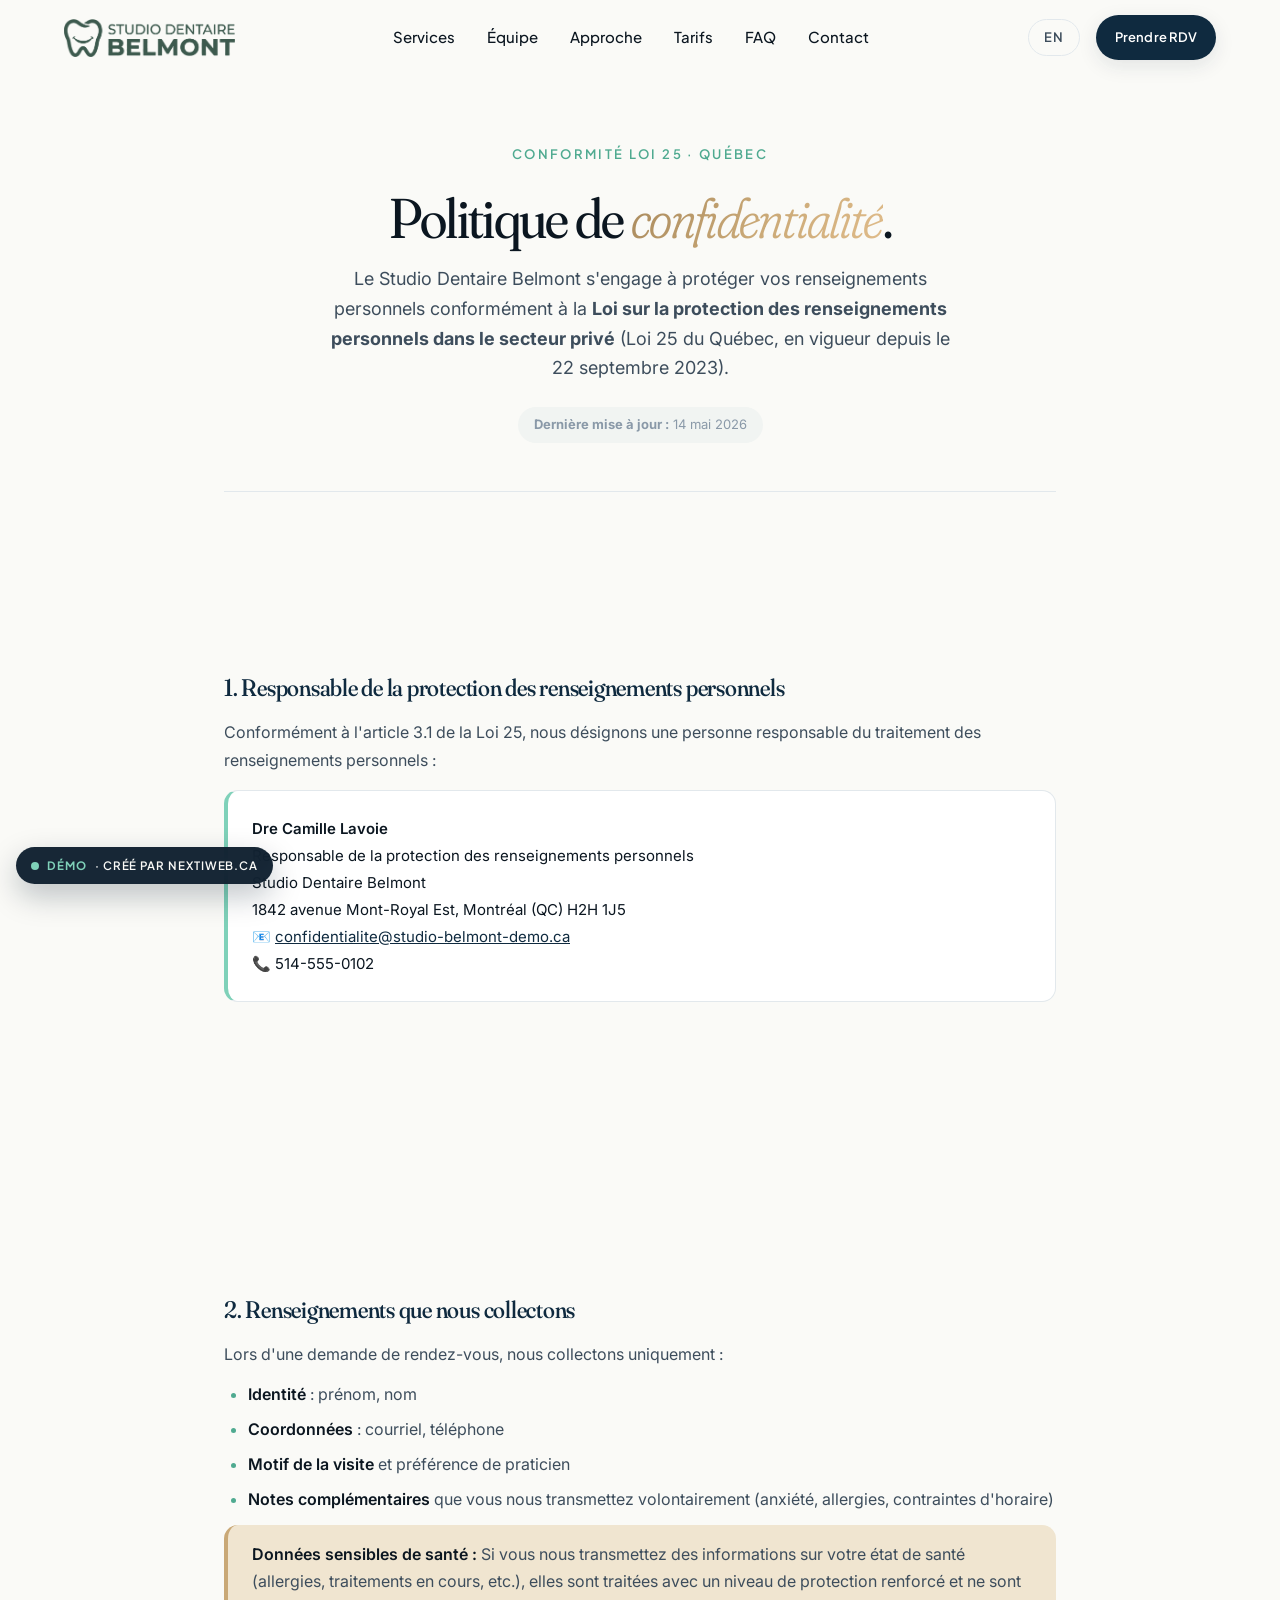
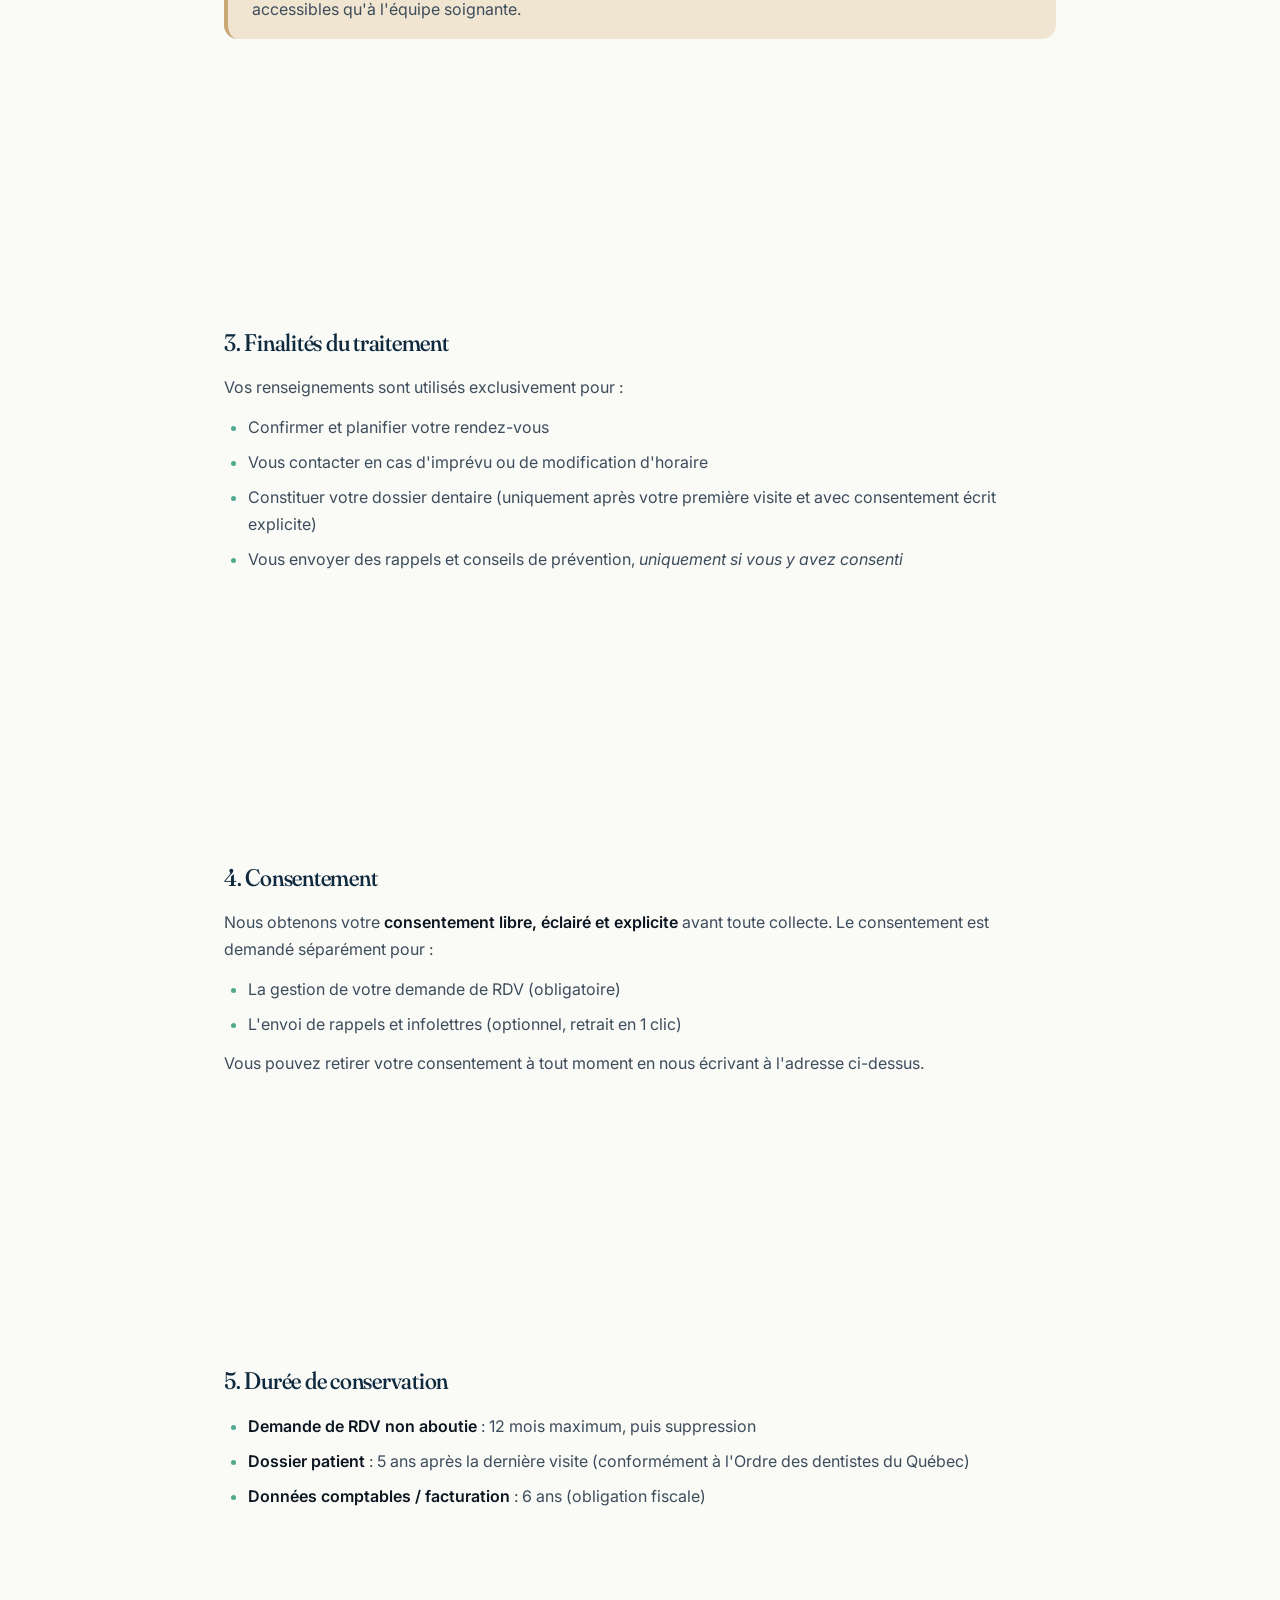
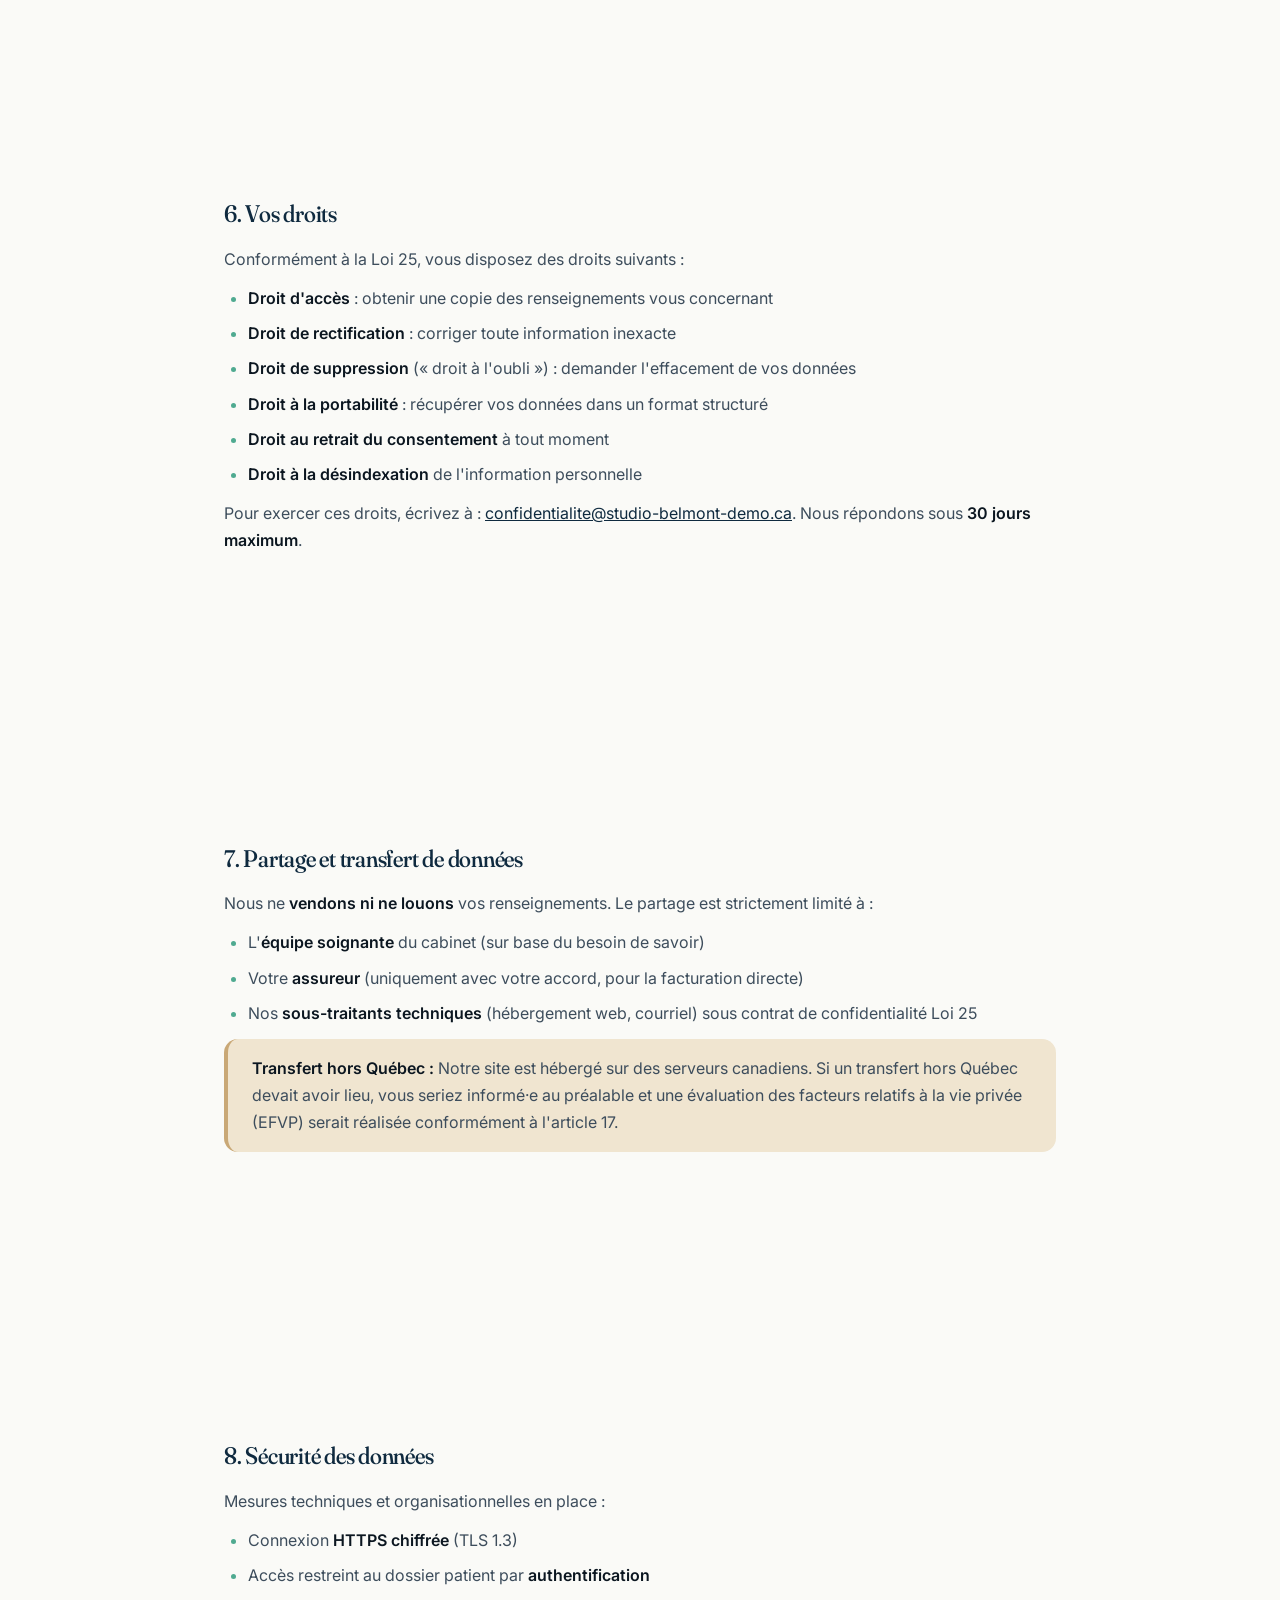
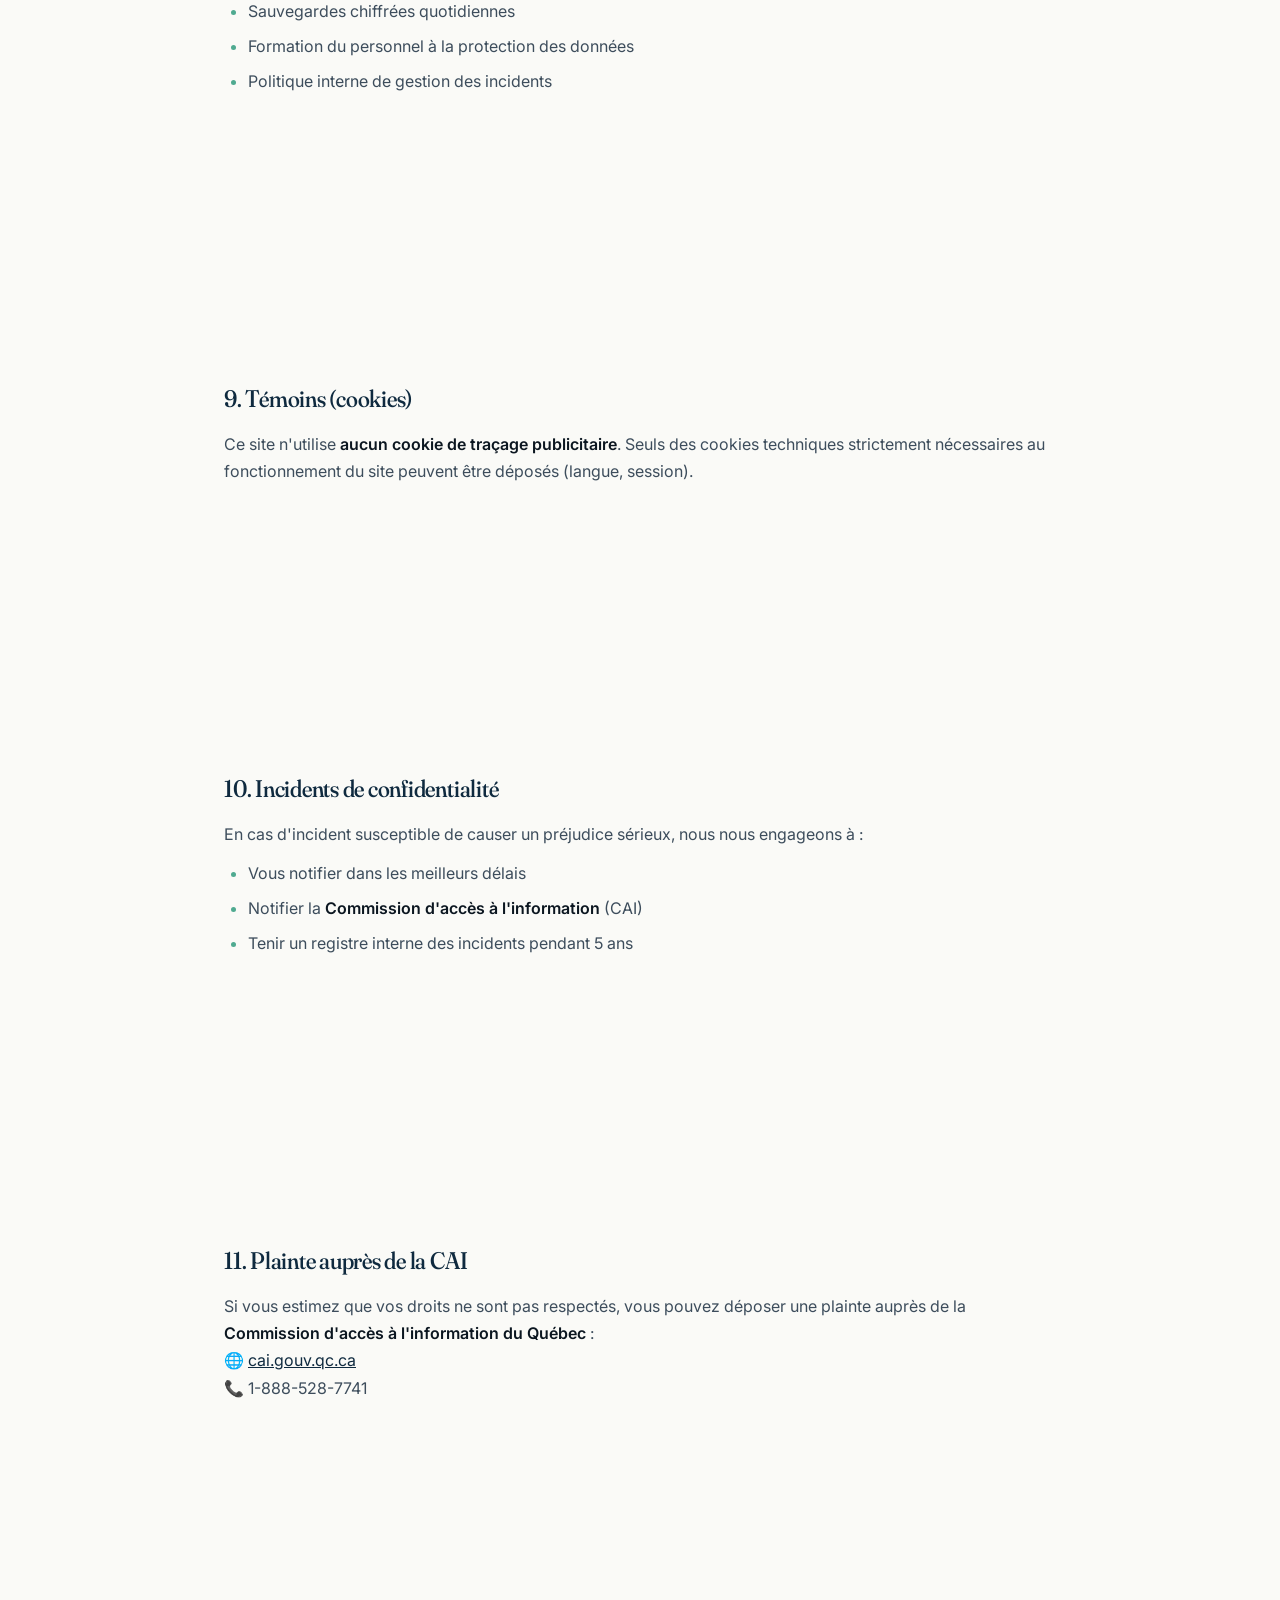
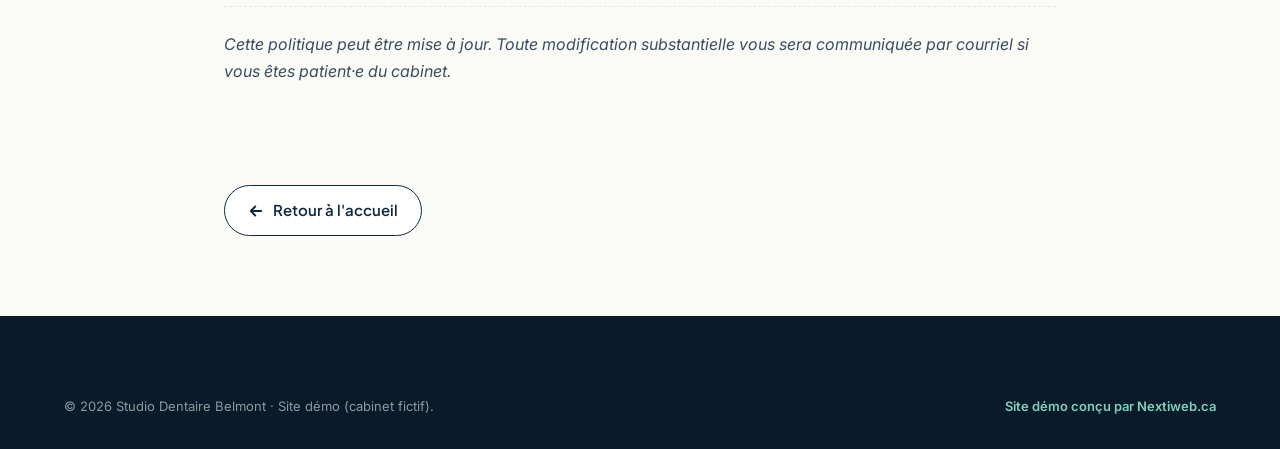
==== confidentialite.html @ f585a452 "Conformité Loi 25 (Québec) — pages confidentialité FR/EN + consentement formulaire RDV + mention vis" ====
<!DOCTYPE html>
<html lang="fr-CA">
<head>
<meta charset="UTF-8">
<meta name="viewport" content="width=device-width, initial-scale=1.0">
<meta name="theme-color" content="#0F2A3F">
<title>Politique de confidentialité · Loi 25 — Studio Dentaire Belmont</title>
<meta name="description" content="Politique de confidentialité conforme à la Loi 25 du Québec : collecte, conservation, droits, contact du responsable des renseignements personnels.">
<meta name="robots" content="index, follow">
<link rel="canonical" href="https://clinique-dentaire-demo.nextiweb.ca/confidentialite.html">
<link rel="alternate" hreflang="fr-CA" href="https://clinique-dentaire-demo.nextiweb.ca/confidentialite.html">
<link rel="alternate" hreflang="en-CA" href="https://clinique-dentaire-demo.nextiweb.ca/privacy.en.html">

<link rel="icon" href="favicon.ico" sizes="any">
<link rel="icon" href="images/optimized/logo-icon.png" type="image/png">

<link rel="preconnect" href="https://fonts.googleapis.com">
<link rel="preconnect" href="https://fonts.gstatic.com" crossorigin>
<link rel="stylesheet" href="https://fonts.googleapis.com/css2?family=Fraunces:ital,opsz,wght,SOFT@0,9..144,300..700,0..100;1,9..144,300..700,0..100&family=Inter:wght@400;500;600;700&family=Plus+Jakarta+Sans:wght@500;600;700&display=swap">
<link rel="stylesheet" href="css/styles.css?v=2026clinical">
</head>

<body>

<a class="skip-link" href="#main">Aller au contenu</a>

<header class="header" id="site-header">
  <div class="container header__inner">
    <a class="header__brand" href="index.html" aria-label="Accueil — Studio Dentaire Belmont">
      <img src="images/optimized/logo-horizontal.png" alt="Studio Dentaire Belmont" width="200" height="55">
    </a>
    <nav class="header__nav" aria-label="Navigation principale">
      <a href="index.html#services">Services</a>
      <a href="index.html#equipe">Équipe</a>
      <a href="index.html#approche">Approche</a>
      <a href="index.html#tarifs">Tarifs</a>
      <a href="index.html#faq">FAQ</a>
      <a href="index.html#contact">Contact</a>
    </nav>
    <div class="header__actions">
      <a class="lang-switch" href="privacy.en.html" hreflang="en">EN</a>
      <a class="btn btn--primary" href="index.html#rdv">Prendre RDV</a>
    </div>
  </div>
</header>

<main id="main" class="legal">
  <div class="container container-narrow">

    <div class="legal__head">
      <span class="section-eyebrow">Conformité Loi 25 · Québec</span>
      <h1 class="legal__title">Politique de <em>confidentialité</em>.</h1>
      <p class="legal__lede">
        Le Studio Dentaire Belmont s'engage à protéger vos renseignements personnels conformément
        à la <strong>Loi sur la protection des renseignements personnels dans le secteur privé</strong>
        (Loi 25 du Québec, en vigueur depuis le 22 septembre 2023).
      </p>
      <p class="legal__updated"><strong>Dernière mise à jour :</strong> 14 mai 2026</p>
    </div>

    <article class="legal__article">

      <section>
        <h2>1. Responsable de la protection des renseignements personnels</h2>
        <p>
          Conformément à l'article 3.1 de la Loi 25, nous désignons une personne responsable du
          traitement des renseignements personnels :
        </p>
        <div class="legal__card">
          <strong>Dre Camille Lavoie</strong><br>
          Responsable de la protection des renseignements personnels<br>
          Studio Dentaire Belmont<br>
          1842 avenue Mont-Royal Est, Montréal (QC) H2H&nbsp;1J5<br>
          📧 <a href="mailto:confidentialite@studio-belmont-demo.ca">confidentialite@studio-belmont-demo.ca</a><br>
          📞 514-555-0102
        </div>
      </section>

      <section>
        <h2>2. Renseignements que nous collectons</h2>
        <p>Lors d'une demande de rendez-vous, nous collectons uniquement&nbsp;:</p>
        <ul>
          <li><strong>Identité</strong> : prénom, nom</li>
          <li><strong>Coordonnées</strong> : courriel, téléphone</li>
          <li><strong>Motif de la visite</strong> et préférence de praticien</li>
          <li><strong>Notes complémentaires</strong> que vous nous transmettez volontairement (anxiété, allergies, contraintes d'horaire)</li>
        </ul>
        <p class="legal__note">
          <strong>Données sensibles de santé :</strong> Si vous nous transmettez des informations sur votre
          état de santé (allergies, traitements en cours, etc.), elles sont traitées avec un niveau de
          protection renforcé et ne sont accessibles qu'à l'équipe soignante.
        </p>
      </section>

      <section>
        <h2>3. Finalités du traitement</h2>
        <p>Vos renseignements sont utilisés exclusivement pour&nbsp;:</p>
        <ul>
          <li>Confirmer et planifier votre rendez-vous</li>
          <li>Vous contacter en cas d'imprévu ou de modification d'horaire</li>
          <li>Constituer votre dossier dentaire (uniquement après votre première visite et avec consentement écrit explicite)</li>
          <li>Vous envoyer des rappels et conseils de prévention, <em>uniquement si vous y avez consenti</em></li>
        </ul>
      </section>

      <section>
        <h2>4. Consentement</h2>
        <p>
          Nous obtenons votre <strong>consentement libre, éclairé et explicite</strong> avant toute collecte.
          Le consentement est demandé séparément pour&nbsp;:
        </p>
        <ul>
          <li>La gestion de votre demande de RDV (obligatoire)</li>
          <li>L'envoi de rappels et infolettres (optionnel, retrait en 1 clic)</li>
        </ul>
        <p>Vous pouvez retirer votre consentement à tout moment en nous écrivant à l'adresse ci-dessus.</p>
      </section>

      <section>
        <h2>5. Durée de conservation</h2>
        <ul>
          <li><strong>Demande de RDV non aboutie</strong> : 12 mois maximum, puis suppression</li>
          <li><strong>Dossier patient</strong> : 5 ans après la dernière visite (conformément à l'Ordre des dentistes du Québec)</li>
          <li><strong>Données comptables / facturation</strong> : 6 ans (obligation fiscale)</li>
        </ul>
      </section>

      <section>
        <h2>6. Vos droits</h2>
        <p>Conformément à la Loi 25, vous disposez des droits suivants&nbsp;:</p>
        <ul>
          <li><strong>Droit d'accès</strong> : obtenir une copie des renseignements vous concernant</li>
          <li><strong>Droit de rectification</strong> : corriger toute information inexacte</li>
          <li><strong>Droit de suppression</strong> (« droit à l'oubli ») : demander l'effacement de vos données</li>
          <li><strong>Droit à la portabilité</strong> : récupérer vos données dans un format structuré</li>
          <li><strong>Droit au retrait du consentement</strong> à tout moment</li>
          <li><strong>Droit à la désindexation</strong> de l'information personnelle</li>
        </ul>
        <p>
          Pour exercer ces droits, écrivez à&nbsp;:
          <a href="mailto:confidentialite@studio-belmont-demo.ca">confidentialite@studio-belmont-demo.ca</a>.
          Nous répondons sous <strong>30 jours maximum</strong>.
        </p>
      </section>

      <section>
        <h2>7. Partage et transfert de données</h2>
        <p>
          Nous ne <strong>vendons ni ne louons</strong> vos renseignements. Le partage est strictement limité à&nbsp;:
        </p>
        <ul>
          <li>L'<strong>équipe soignante</strong> du cabinet (sur base du besoin de savoir)</li>
          <li>Votre <strong>assureur</strong> (uniquement avec votre accord, pour la facturation directe)</li>
          <li>Nos <strong>sous-traitants techniques</strong> (hébergement web, courriel) sous contrat de confidentialité Loi 25</li>
        </ul>
        <p class="legal__note">
          <strong>Transfert hors Québec :</strong> Notre site est hébergé sur des serveurs canadiens.
          Si un transfert hors Québec devait avoir lieu, vous seriez informé·e au préalable et une
          évaluation des facteurs relatifs à la vie privée (EFVP) serait réalisée conformément à l'article 17.
        </p>
      </section>

      <section>
        <h2>8. Sécurité des données</h2>
        <p>Mesures techniques et organisationnelles en place&nbsp;:</p>
        <ul>
          <li>Connexion <strong>HTTPS chiffrée</strong> (TLS 1.3)</li>
          <li>Accès restreint au dossier patient par <strong>authentification</strong></li>
          <li>Sauvegardes chiffrées quotidiennes</li>
          <li>Formation du personnel à la protection des données</li>
          <li>Politique interne de gestion des incidents</li>
        </ul>
      </section>

      <section>
        <h2>9. Témoins (cookies)</h2>
        <p>
          Ce site n'utilise <strong>aucun cookie de traçage publicitaire</strong>. Seuls des cookies
          techniques strictement nécessaires au fonctionnement du site peuvent être déposés (langue, session).
        </p>
      </section>

      <section>
        <h2>10. Incidents de confidentialité</h2>
        <p>
          En cas d'incident susceptible de causer un préjudice sérieux, nous nous engageons à&nbsp;:
        </p>
        <ul>
          <li>Vous notifier dans les meilleurs délais</li>
          <li>Notifier la <strong>Commission d'accès à l'information</strong> (CAI)</li>
          <li>Tenir un registre interne des incidents pendant 5 ans</li>
        </ul>
      </section>

      <section>
        <h2>11. Plainte auprès de la CAI</h2>
        <p>
          Si vous estimez que vos droits ne sont pas respectés, vous pouvez déposer une plainte auprès de la
          <strong>Commission d'accès à l'information du Québec</strong> :<br>
          🌐 <a href="https://www.cai.gouv.qc.ca" target="_blank" rel="noopener">cai.gouv.qc.ca</a><br>
          📞 1-888-528-7741
        </p>
      </section>

      <p class="legal__footer-note">
        Cette politique peut être mise à jour. Toute modification substantielle vous sera communiquée
        par courriel si vous êtes patient·e du cabinet.
      </p>

    </article>

    <a class="legal__back" href="index.html">
      <svg viewBox="0 0 24 24" fill="none" stroke="currentColor" stroke-width="2.5"><path d="M19 12H5M11 18l-6-6 6-6" stroke-linecap="round" stroke-linejoin="round"/></svg>
      Retour à l'accueil
    </a>

  </div>
</main>

<footer class="footer">
  <div class="container">
    <div class="footer__bottom" style="border-top:none;padding-top:0;">
      <div>© 2026 Studio Dentaire Belmont · Site démo (cabinet fictif).</div>
      <div>
        <a class="footer__nextiweb" href="https://nextiweb.ca" target="_blank" rel="noopener">Site démo conçu par Nextiweb.ca</a>
      </div>
    </div>
  </div>
</footer>

<a class="demo-badge" href="https://nextiweb.ca" target="_blank" rel="noopener" aria-label="Site démo conçu par Nextiweb.ca">
  <strong>DÉMO</strong> · Créé par Nextiweb.ca
</a>

</body>
</html>
---- css/styles.css ----
/* =====================================================
   STUDIO DENTAIRE BELMONT — Site démo Nextiweb.ca
   Charte : eucalyptus + terracotta + ivoire | Fraunces + Inter
   ===================================================== */

/* ---------- Tokens ---------- */
:root {
  /* Couleurs — palette « Clinical Premium 2026 » */
  --c-bg: #FAFAF7;              /* Blanc cassé perlé, fond global */
  --c-surface: #FFFFFF;         /* Blanc pur, surface cards */
  --c-surface-alt: #F1F4F2;     /* Crème teintée menthe alterné */
  --c-primary: #0F2A3F;         /* Bleu marine profond */
  --c-primary-dark: #091A2A;
  --c-primary-light: #E3EAF0;
  --c-secondary: #7FD1B9;       /* Menthe glacial — accent frais */
  --c-secondary-dark: #4FAA90;
  --c-secondary-light: #D8F0E7;
  --c-tertiary: #C9A876;        /* Or champagne — accent luxe */
  --c-tertiary-dark: #A8895C;
  --c-tertiary-light: #F0E5D0;
  --c-success: #4FAA90;
  --c-text: #0B1620;            /* Bleu nuit profond, presque noir */
  --c-text-soft: #3D4D5C;
  --c-text-muted: #8A99A8;
  --c-border: #E2E8EC;
  --c-shadow: rgba(15, 42, 63, 0.10);
  --c-shadow-lg: rgba(15, 42, 63, 0.18);

  /* Typo — Fraunces (serif moderne avec personnalité) + Inter */
  --f-display: 'Fraunces', 'Plus Jakarta Sans', Georgia, serif;
  --f-sans: 'Plus Jakarta Sans', system-ui, -apple-system, sans-serif;
  --f-body: 'Inter', system-ui, -apple-system, sans-serif;

  /* Tailles */
  --fs-xs: 0.8125rem;
  --fs-sm: 0.9375rem;
  --fs-base: 1rem;
  --fs-md: 1.125rem;
  --fs-lg: 1.25rem;
  --fs-xl: 1.5rem;
  --fs-2xl: 2rem;
  --fs-3xl: 2.5rem;
  --fs-4xl: 3.25rem;
  --fs-hero: clamp(2.25rem, 5vw, 3.75rem);

  /* Espaces */
  --sp-1: 0.25rem;
  --sp-2: 0.5rem;
  --sp-3: 0.75rem;
  --sp-4: 1rem;
  --sp-5: 1.5rem;
  --sp-6: 2rem;
  --sp-8: 3rem;
  --sp-10: 4rem;
  --sp-12: 5rem;
  --sp-16: 7rem;

  /* Layout */
  --container: 1200px;
  --container-narrow: 880px;
  --radius-sm: 8px;
  --radius: 14px;
  --radius-lg: 20px;
  --radius-xl: 28px;
  --header-h: 76px;

  /* Transitions */
  --ease: cubic-bezier(0.4, 0, 0.2, 1);
  --t-fast: 150ms var(--ease);
  --t: 240ms var(--ease);
  --t-slow: 400ms var(--ease);
}

/* ---------- Reset ---------- */
*, *::before, *::after { box-sizing: border-box; }
* { margin: 0; }
html { -webkit-text-size-adjust: 100%; scroll-behavior: smooth; scroll-padding-top: var(--header-h); }
body {
  font-family: var(--f-body);
  font-size: var(--fs-base);
  line-height: 1.65;
  color: var(--c-text);
  background: var(--c-bg);
  -webkit-font-smoothing: antialiased;
  -moz-osx-font-smoothing: grayscale;
  text-rendering: optimizeLegibility;
  /* Grain subtil (premium) */
  background-image:
    url("data:image/svg+xml,%3Csvg xmlns='http://www.w3.org/2000/svg' width='180' height='180' viewBox='0 0 180 180'%3E%3Cfilter id='n'%3E%3CfeTurbulence type='fractalNoise' baseFrequency='0.85' numOctaves='2' stitchTiles='stitch'/%3E%3CfeColorMatrix values='0 0 0 0 0.16 0 0 0 0 0.14 0 0 0 0 0.13 0 0 0 0.045 0'/%3E%3C/filter%3E%3Crect width='100%25' height='100%25' filter='url(%23n)'/%3E%3C/svg%3E");
}
img, picture, svg, video { display: block; max-width: 100%; height: auto; }
button, input, select, textarea { font: inherit; color: inherit; }
button { cursor: pointer; background: none; border: none; padding: 0; }
a { color: var(--c-primary); text-decoration: none; transition: color var(--t-fast); }
a:hover { color: var(--c-primary-dark); }
:focus-visible { outline: 3px solid var(--c-primary); outline-offset: 3px; border-radius: 4px; }

/* ---------- Skip link ---------- */
.skip-link {
  position: absolute; top: -100px; left: 0;
  padding: var(--sp-3) var(--sp-5);
  background: var(--c-primary); color: white;
  font-weight: 600; z-index: 9999;
  transition: top var(--t);
}
.skip-link:focus { top: 0; color: white; }

/* ---------- Container & sections ---------- */
.container { width: 100%; max-width: var(--container); margin: 0 auto; padding: 0 var(--sp-5); }
.container-narrow { max-width: var(--container-narrow); }
section { padding: var(--sp-12) 0; scroll-margin-top: var(--header-h); }
@media (min-width: 768px) { section { padding: var(--sp-16) 0; } }

.section-eyebrow {
  display: inline-block;
  font-family: var(--f-sans);
  font-size: var(--fs-xs);
  font-weight: 600;
  letter-spacing: 0.18em;
  text-transform: uppercase;
  color: var(--c-secondary-dark);
  margin-bottom: var(--sp-3);
}
.section-title {
  font-family: var(--f-display);
  font-size: var(--fs-3xl);
  font-weight: 500;
  line-height: 1.1;
  letter-spacing: -0.025em;
  color: var(--c-text);
  margin-bottom: var(--sp-4);
  max-width: 760px;
  /* Fraunces optical-size + soft italic accent possible via .accent */
  font-variation-settings: "opsz" 144, "SOFT" 50;
}
.section-title em, .section-title .accent {
  font-style: italic;
  font-weight: 400;
  color: var(--c-secondary-dark);
  font-variation-settings: "opsz" 144, "SOFT" 100;
}
.section-lede {
  font-size: var(--fs-md);
  color: var(--c-text-soft);
  max-width: 640px;
  margin-bottom: var(--sp-8);
}
.section-head { margin-bottom: var(--sp-10); }
.section-head--center { text-align: center; }
.section-head--center .section-title,
.section-head--center .section-lede { margin-left: auto; margin-right: auto; }

/* ---------- Typography utilities ---------- */
.text-soft { color: var(--c-text-soft); }
.text-muted { color: var(--c-text-muted); }

/* ---------- Buttons ---------- */
.btn {
  display: inline-flex;
  align-items: center;
  justify-content: center;
  gap: var(--sp-2);
  padding: 0.95rem 1.6rem;
  font-family: var(--f-sans);
  font-weight: 600;
  font-size: var(--fs-sm);
  letter-spacing: 0.01em;
  border-radius: 999px;
  transition: all var(--t);
  white-space: nowrap;
  border: 1.5px solid transparent;
}
.btn--primary {
  background: var(--c-primary); color: white;
  box-shadow: 0 6px 20px var(--c-shadow);
}
.btn--primary:hover {
  background: var(--c-primary-dark); color: white;
  transform: translateY(-2px);
  box-shadow: 0 10px 28px var(--c-shadow-lg);
}
.btn--ghost {
  background: transparent; color: var(--c-primary);
  border-color: var(--c-primary);
}
.btn--ghost:hover {
  background: var(--c-primary); color: white;
}
.btn--white {
  background: white; color: var(--c-primary);
}
.btn--white:hover {
  background: var(--c-surface-alt); color: var(--c-primary-dark);
  transform: translateY(-2px);
}
.btn svg { width: 18px; height: 18px; }

/* ---------- Header ---------- */
.header {
  position: fixed; top: 0; left: 0; right: 0;
  height: var(--header-h);
  background: rgba(250, 250, 247, 0.88);
  backdrop-filter: saturate(180%) blur(16px);
  -webkit-backdrop-filter: saturate(180%) blur(16px);
  border-bottom: 1px solid transparent;
  z-index: 100;
  transition: border-color var(--t), box-shadow var(--t);
}
.header.is-scrolled {
  border-bottom-color: var(--c-border);
  box-shadow: 0 4px 20px rgba(0, 0, 0, 0.04);
}
.header__inner {
  height: 100%;
  display: flex;
  align-items: center;
  justify-content: space-between;
  gap: var(--sp-5);
}
.header__brand img { height: 38px; width: auto; }
.header__nav {
  display: none;
  gap: var(--sp-6);
}
.header__nav a {
  font-family: var(--f-sans);
  font-weight: 500;
  font-size: var(--fs-sm);
  color: var(--c-text);
  position: relative;
}
.header__nav a:hover { color: var(--c-primary); }
.header__nav a::after {
  content: '';
  position: absolute; left: 0; bottom: -6px;
  width: 100%; height: 2px;
  background: var(--c-primary);
  transform: scaleX(0); transform-origin: left;
  transition: transform var(--t);
}
.header__nav a:hover::after { transform: scaleX(1); }
.header__actions { display: flex; align-items: center; gap: var(--sp-4); }
.lang-switch {
  display: inline-flex; align-items: center;
  font-family: var(--f-sans);
  font-weight: 600; font-size: var(--fs-xs);
  letter-spacing: 0.08em;
  color: var(--c-text-soft);
  border: 1.5px solid var(--c-border);
  border-radius: 999px;
  padding: 0.45rem 0.95rem;
  transition: all var(--t-fast);
}
.lang-switch:hover {
  color: var(--c-primary);
  border-color: var(--c-primary);
}
.header .btn { padding: 0.65rem 1.1rem; font-size: var(--fs-xs); }

.header__menu-btn {
  display: flex;
  flex-direction: column;
  gap: 5px;
  width: 32px; height: 32px;
  align-items: center; justify-content: center;
}
.header__menu-btn span {
  width: 22px; height: 2px;
  background: var(--c-text);
  border-radius: 2px;
  transition: all var(--t);
}

@media (min-width: 1024px) {
  .header__nav { display: flex; }
  .header__menu-btn { display: none; }
}

/* Menu mobile */
.mobile-nav {
  position: fixed; inset: var(--header-h) 0 0 0;
  background: rgba(250, 250, 247, 0.98);
  backdrop-filter: blur(20px);
  z-index: 99;
  display: flex; flex-direction: column;
  padding: var(--sp-8) var(--sp-5);
  gap: var(--sp-4);
  transform: translateX(100%);
  transition: transform var(--t-slow);
  overflow-y: auto;
}
.mobile-nav.is-open { transform: translateX(0); }
.mobile-nav a {
  font-family: var(--f-display);
  font-weight: 500;
  font-size: var(--fs-xl);
  color: var(--c-text);
  padding: var(--sp-3) 0;
  border-bottom: 1px solid var(--c-border);
}
.mobile-nav a:hover { color: var(--c-primary); }
@media (min-width: 1024px) { .mobile-nav { display: none; } }

/* ---------- Hero ---------- */
.hero {
  padding-top: calc(var(--header-h) + var(--sp-10));
  padding-bottom: var(--sp-12);
  background:
    radial-gradient(ellipse 800px 600px at 85% 0%, rgba(201, 168, 118, 0.18) 0%, transparent 60%),
    radial-gradient(ellipse 600px 500px at 0% 100%, rgba(15, 42, 63, 0.10) 0%, transparent 55%),
    var(--c-bg);
  overflow: hidden;
  position: relative;
}
.hero::after {
  content: '';
  position: absolute;
  bottom: -20px; left: 0; right: 0; height: 40px;
  background: linear-gradient(to bottom, transparent, var(--c-bg));
  pointer-events: none;
}
.hero__inner {
  display: grid;
  grid-template-columns: 1fr;
  gap: var(--sp-10);
  align-items: center;
}
.hero__copy { max-width: 600px; }
.hero__badge {
  display: inline-flex;
  align-items: center;
  gap: var(--sp-2);
  padding: 0.5rem 1rem;
  background: var(--c-surface);
  border: 1px solid var(--c-border);
  border-radius: 999px;
  font-family: var(--f-sans);
  font-size: var(--fs-xs);
  font-weight: 600;
  color: var(--c-secondary-dark);
  margin-bottom: var(--sp-5);
  letter-spacing: 0.04em;
}
.hero__badge::before {
  content: '';
  width: 7px; height: 7px;
  background: var(--c-secondary);
  border-radius: 50%;
  animation: pulse-dot 2.5s infinite;
}
.hero__title {
  font-family: var(--f-display);
  font-size: var(--fs-hero);
  font-weight: 400;
  line-height: 1.05;
  letter-spacing: -0.03em;
  color: var(--c-text);
  margin-bottom: var(--sp-5);
  font-variation-settings: "opsz" 144, "SOFT" 50;
}
.hero__title .accent {
  color: var(--c-secondary-dark);
  font-style: italic;
  font-weight: 300;
  font-variation-settings: "opsz" 144, "SOFT" 100;
}
.hero__subtitle {
  font-size: var(--fs-md);
  color: var(--c-text-soft);
  margin-bottom: var(--sp-8);
  line-height: 1.6;
}
.hero__ctas { display: flex; flex-wrap: wrap; gap: var(--sp-4); margin-bottom: var(--sp-8); }
.hero__media {
  position: relative;
  border-radius: var(--radius-xl);
  overflow: hidden;
  box-shadow: 0 40px 80px -25px rgba(15, 42, 63, 0.25);
  aspect-ratio: 4 / 3;
}
.hero__media::before {
  content: '';
  position: absolute;
  top: -30px; right: -30px;
  width: 120px; height: 120px;
  background: var(--c-secondary);
  border-radius: 50%;
  opacity: 0.85;
  z-index: 1;
  filter: blur(0.5px);
}
.hero__media::after {
  content: '';
  position: absolute;
  bottom: -40px; left: -40px;
  width: 160px; height: 160px;
  background: var(--c-primary);
  border-radius: 50%;
  opacity: 0.18;
  z-index: 0;
}
.hero__media img {
  width: 100%; height: 100%;
  object-fit: cover;
}

@media (min-width: 1024px) {
  .hero__inner {
    grid-template-columns: 1.05fr 1fr;
    gap: var(--sp-12);
  }
  .hero { padding-top: calc(var(--header-h) + var(--sp-12)); padding-bottom: var(--sp-16); }
}

/* ---------- Trust strip ---------- */
.trust {
  background: var(--c-bg);
  border-top: 1px solid var(--c-border);
  border-bottom: 1px solid var(--c-border);
  padding: var(--sp-8) 0;
  position: relative;
}
.trust__grid {
  display: grid;
  grid-template-columns: repeat(2, 1fr);
  gap: var(--sp-6);
  text-align: center;
}
.trust__item {
  display: flex; flex-direction: column; align-items: center; gap: var(--sp-2);
  position: relative;
}
.trust__icon {
  width: 32px; height: 32px;
  color: var(--c-primary);
  margin-bottom: var(--sp-1);
  stroke-width: 1.5;
}
.trust__value {
  font-family: var(--f-display);
  font-size: var(--fs-2xl);
  font-weight: 400;
  font-style: italic;
  letter-spacing: -0.01em;
  color: var(--c-primary);
  font-variation-settings: "opsz" 144, "SOFT" 100;
}
.trust__label {
  font-family: var(--f-sans);
  font-size: 0.7rem;
  color: var(--c-text-soft);
  letter-spacing: 0.14em;
  text-transform: uppercase;
  font-weight: 500;
}
@media (min-width: 768px) {
  .trust__grid { grid-template-columns: repeat(4, 1fr); }
}

/* ---------- Services ---------- */
.services { background: var(--c-bg); }
.services__grid {
  display: grid;
  grid-template-columns: 1fr;
  gap: var(--sp-5);
}
@media (min-width: 640px) { .services__grid { grid-template-columns: repeat(2, 1fr); } }
@media (min-width: 1024px) { .services__grid { grid-template-columns: repeat(3, 1fr); } }

.service {
  background: var(--c-surface);
  border: 1px solid var(--c-border);
  border-radius: var(--radius-lg);
  padding: var(--sp-6);
  display: flex;
  flex-direction: column;
  transition: all var(--t);
  position: relative;
}
.service:hover {
  transform: translateY(-6px);
  border-color: var(--c-secondary);
  box-shadow: 0 20px 50px -15px var(--c-shadow);
}
.service__icon {
  width: 56px; height: 56px;
  display: flex; align-items: center; justify-content: center;
  background: var(--c-secondary-light);
  color: var(--c-secondary-dark);
  border-radius: 50%;
  margin-bottom: var(--sp-5);
  transition: all var(--t);
}
.service:hover .service__icon {
  background: var(--c-secondary);
  color: white;
  transform: rotate(-6deg);
}
.service__icon svg { width: 28px; height: 28px; }
.service__title {
  font-family: var(--f-display);
  font-size: var(--fs-xl);
  font-weight: 500;
  margin-bottom: var(--sp-2);
  color: var(--c-text);
  letter-spacing: -0.01em;
  font-variation-settings: "opsz" 144, "SOFT" 50;
}
.service__desc {
  color: var(--c-text-soft);
  font-size: var(--fs-sm);
  margin-bottom: var(--sp-5);
  flex-grow: 1;
  line-height: 1.65;
}
.service__price {
  display: inline-flex;
  align-items: center;
  font-family: var(--f-display);
  font-weight: 500;
  font-style: italic;
  color: var(--c-primary);
  font-size: var(--fs-md);
  padding-top: var(--sp-4);
  border-top: 1px solid var(--c-border);
  font-variation-settings: "opsz" 144, "SOFT" 100;
}

/* Catégorie (remplace le prix sur la carte service) */
.service__category {
  position: absolute;
  top: var(--sp-5);
  right: var(--sp-5);
  display: inline-block;
  font-family: var(--f-sans);
  font-size: 0.65rem;
  font-weight: 700;
  letter-spacing: 0.14em;
  text-transform: uppercase;
  color: var(--c-secondary-dark);
  background: var(--c-secondary-light);
  padding: 0.35rem 0.7rem;
  border-radius: 999px;
  z-index: 1;
}
.service__category--ramq {
  color: var(--c-tertiary-dark);
  background: var(--c-tertiary-light);
}

/* Lien « Voir tarif » → ancre vers la section tarifs */
.service__link {
  display: inline-flex;
  align-items: center;
  gap: 6px;
  margin-top: var(--sp-4);
  padding-top: var(--sp-4);
  border-top: 1px solid var(--c-border);
  font-family: var(--f-sans);
  font-size: var(--fs-sm);
  font-weight: 600;
  color: var(--c-primary);
  align-self: flex-start;
  transition: gap var(--t-fast), color var(--t-fast);
}
.service__link svg {
  width: 16px; height: 16px;
  transition: transform var(--t-fast);
}
.service__link:hover {
  gap: 12px;
  color: var(--c-secondary-dark);
}
.service__link:hover svg { transform: translateX(3px); }

/* ---------- Team ---------- */
.team { background: var(--c-surface-alt); position: relative; }
.team::before {
  content: '';
  position: absolute;
  top: 0; left: 0; right: 0;
  height: 80px;
  background: linear-gradient(to bottom, var(--c-bg), transparent);
  pointer-events: none;
}
.team__grid {
  display: grid;
  grid-template-columns: 1fr;
  gap: var(--sp-6);
}
@media (min-width: 640px) { .team__grid { grid-template-columns: repeat(2, 1fr); } }
@media (min-width: 1024px) { .team__grid { grid-template-columns: repeat(4, 1fr); } }

.member {
  background: var(--c-surface);
  border-radius: var(--radius-lg);
  overflow: hidden;
  transition: all var(--t);
  border: 1px solid var(--c-border);
}
.member:hover {
  transform: translateY(-6px);
  box-shadow: 0 24px 50px -20px var(--c-shadow-lg);
}
.member__photo {
  aspect-ratio: 1 / 1;
  overflow: hidden;
  background: var(--c-secondary-light);
}
.member__photo img {
  width: 100%; height: 100%;
  object-fit: cover;
  transition: transform var(--t-slow);
}
.member:hover .member__photo img { transform: scale(1.05); }
.member__body { padding: var(--sp-5); }
.member__name {
  font-family: var(--f-display);
  font-size: var(--fs-lg);
  font-weight: 500;
  color: var(--c-text);
  margin-bottom: var(--sp-1);
  letter-spacing: -0.01em;
  font-variation-settings: "opsz" 144, "SOFT" 50;
}
.member__role {
  font-family: var(--f-display);
  color: var(--c-secondary-dark);
  font-size: var(--fs-sm);
  font-style: italic;
  font-weight: 400;
  margin-bottom: var(--sp-3);
  font-variation-settings: "opsz" 144, "SOFT" 100;
}
.member__bio {
  color: var(--c-text-soft);
  font-size: var(--fs-xs);
  line-height: 1.6;
  margin-bottom: var(--sp-4);
}
.member__lang {
  display: inline-flex;
  gap: var(--sp-2);
  flex-wrap: wrap;
}
.member__lang span {
  background: transparent;
  color: var(--c-primary);
  border: 1px solid var(--c-primary);
  font-family: var(--f-sans);
  font-size: 0.65rem;
  font-weight: 600;
  letter-spacing: 0.1em;
  padding: 0.25rem 0.6rem;
  border-radius: 999px;
  text-transform: uppercase;
}

/* ---------- Approach (3 piliers) ---------- */
.approach { background: var(--c-bg); }
.pillar {
  display: grid;
  grid-template-columns: 1fr;
  gap: var(--sp-8);
  align-items: center;
  margin-bottom: var(--sp-12);
}
.pillar:last-child { margin-bottom: 0; }
.pillar__media {
  border-radius: var(--radius-xl);
  overflow: hidden;
  aspect-ratio: 4 / 3;
}
.pillar__media img { width: 100%; height: 100%; object-fit: cover; }
.pillar__num {
  font-family: var(--f-display);
  font-size: var(--fs-4xl);
  font-weight: 300;
  font-style: italic;
  color: var(--c-secondary);
  line-height: 1;
  margin-bottom: var(--sp-4);
  display: inline-block;
  font-variation-settings: "opsz" 144, "SOFT" 100;
}
.pillar__title {
  font-family: var(--f-display);
  font-size: var(--fs-3xl);
  font-weight: 400;
  letter-spacing: -0.025em;
  color: var(--c-text);
  margin-bottom: var(--sp-4);
  line-height: 1.1;
  font-variation-settings: "opsz" 144, "SOFT" 50;
}
.pillar__desc {
  color: var(--c-text-soft);
  font-size: var(--fs-md);
  margin-bottom: var(--sp-5);
  line-height: 1.7;
}
.pillar__list {
  list-style: none; padding: 0;
  display: grid; gap: var(--sp-3);
}
.pillar__list li {
  position: relative;
  padding-left: var(--sp-6);
  color: var(--c-text-soft);
  font-size: var(--fs-sm);
}
.pillar__list li::before {
  content: '';
  position: absolute;
  left: 0; top: 0.5em;
  width: 16px; height: 16px;
  background: var(--c-secondary);
  mask: url("data:image/svg+xml,%3Csvg xmlns='http://www.w3.org/2000/svg' viewBox='0 0 24 24' fill='currentColor'%3E%3Cpath d='M9 16.2L4.8 12l-1.4 1.4L9 19 21 7l-1.4-1.4L9 16.2z'/%3E%3C/svg%3E") no-repeat center / contain;
  -webkit-mask: url("data:image/svg+xml,%3Csvg xmlns='http://www.w3.org/2000/svg' viewBox='0 0 24 24' fill='currentColor'%3E%3Cpath d='M9 16.2L4.8 12l-1.4 1.4L9 19 21 7l-1.4-1.4L9 16.2z'/%3E%3C/svg%3E") no-repeat center / contain;
}

@media (min-width: 1024px) {
  .pillar { grid-template-columns: 1fr 1fr; gap: var(--sp-12); }
  .pillar--reverse .pillar__media { order: 2; }
}

/* ---------- Pricing ---------- */
.pricing { background: var(--c-surface-alt); }
.pricing__table {
  background: var(--c-surface);
  border-radius: var(--radius-lg);
  overflow: hidden;
  border: 1px solid var(--c-border);
}
.pricing__row {
  display: grid;
  grid-template-columns: 2fr 1fr;
  gap: var(--sp-4);
  padding: var(--sp-5) var(--sp-6);
  border-bottom: 1px solid var(--c-border);
  align-items: center;
}
.pricing__row:last-child { border-bottom: none; }
.pricing__name {
  font-family: var(--f-display);
  font-weight: 500;
  color: var(--c-text);
  font-size: var(--fs-md);
  font-variation-settings: "opsz" 144, "SOFT" 50;
}
.pricing__detail {
  display: block;
  font-family: var(--f-body);
  font-weight: 400;
  font-size: var(--fs-xs);
  color: var(--c-text-muted);
  margin-top: 0.15rem;
}
.pricing__amount {
  font-family: var(--f-display);
  font-weight: 400;
  font-style: italic;
  color: var(--c-secondary-dark);
  font-size: var(--fs-lg);
  text-align: right;
  font-variation-settings: "opsz" 144, "SOFT" 100;
}
.pricing__note {
  margin-top: var(--sp-6);
  padding: var(--sp-5);
  background: var(--c-primary-light);
  border-radius: var(--radius);
  display: flex;
  align-items: flex-start;
  gap: var(--sp-3);
  font-size: var(--fs-sm);
  color: var(--c-primary-dark);
}
.pricing__note svg {
  flex-shrink: 0;
  width: 22px; height: 22px;
  color: var(--c-primary);
  margin-top: 2px;
}

/* ---------- Testimonials ---------- */
.testimonials { background: var(--c-bg); }
.testimonials__grid {
  display: grid;
  grid-template-columns: 1fr;
  gap: var(--sp-5);
}
@media (min-width: 768px) { .testimonials__grid { grid-template-columns: repeat(3, 1fr); } }

.testi {
  background: var(--c-surface);
  border: 1px solid var(--c-border);
  border-radius: var(--radius-lg);
  padding: var(--sp-6);
  display: flex;
  flex-direction: column;
  position: relative;
}
.testi::before {
  content: '"';
  position: absolute;
  top: 8px; left: 16px;
  font-family: var(--f-display);
  font-style: italic;
  font-size: 5rem;
  line-height: 1;
  color: var(--c-secondary);
  opacity: 0.2;
  pointer-events: none;
}
.testi__stars {
  display: inline-flex;
  gap: 2px;
  color: var(--c-secondary);
  margin-bottom: var(--sp-4);
  position: relative;
  z-index: 1;
}
.testi__stars svg { width: 18px; height: 18px; }
.testi__quote {
  font-family: var(--f-display);
  font-size: var(--fs-md);
  font-weight: 400;
  color: var(--c-text);
  line-height: 1.55;
  flex-grow: 1;
  margin-bottom: var(--sp-5);
  letter-spacing: -0.005em;
  position: relative;
  z-index: 1;
  font-variation-settings: "opsz" 144, "SOFT" 50;
}
.testi__author {
  display: flex;
  align-items: center;
  gap: var(--sp-3);
  padding-top: var(--sp-4);
  border-top: 1px solid var(--c-border);
}
.testi__avatar {
  width: 44px; height: 44px;
  border-radius: 50%;
  background: var(--c-primary);
  color: var(--c-surface);
  display: flex; align-items: center; justify-content: center;
  font-family: var(--f-display);
  font-weight: 500;
  font-size: var(--fs-sm);
  letter-spacing: 0.02em;
  font-variation-settings: "opsz" 144, "SOFT" 50;
}
.testi__name {
  font-family: var(--f-display);
  font-weight: 600;
  color: var(--c-text);
  font-size: var(--fs-sm);
}
.testi__meta {
  font-size: var(--fs-xs);
  color: var(--c-text-muted);
}

/* ---------- FAQ ---------- */
.faq { background: var(--c-surface-alt); }
.faq__list {
  max-width: 820px;
  margin: 0 auto;
  display: flex; flex-direction: column;
  gap: var(--sp-3);
}
.faq__item {
  background: var(--c-surface);
  border: 1px solid var(--c-border);
  border-radius: var(--radius-lg);
  overflow: hidden;
  transition: all var(--t);
}
.faq__item[open] { border-color: var(--c-primary); }
.faq__q {
  display: flex;
  align-items: center;
  justify-content: space-between;
  gap: var(--sp-4);
  padding: var(--sp-5) var(--sp-6);
  font-family: var(--f-display);
  font-weight: 500;
  font-size: var(--fs-md);
  color: var(--c-text);
  cursor: pointer;
  list-style: none;
  letter-spacing: -0.005em;
  font-variation-settings: "opsz" 144, "SOFT" 50;
}
.faq__q::-webkit-details-marker { display: none; }
.faq__q-icon {
  width: 22px; height: 22px;
  color: var(--c-secondary);
  flex-shrink: 0;
  transition: transform var(--t);
}
.faq__item[open] .faq__q-icon { transform: rotate(45deg); }
.faq__a {
  padding: 0 var(--sp-6) var(--sp-5);
  color: var(--c-text-soft);
  line-height: 1.7;
  font-size: var(--fs-sm);
}

/* ---------- Booking ---------- */
.booking { background: var(--c-bg); position: relative; overflow: hidden; }
.booking::before {
  content: '';
  position: absolute;
  top: -200px; right: -200px;
  width: 500px; height: 500px;
  background: radial-gradient(circle, rgba(201, 168, 118, 0.18) 0%, transparent 70%);
  border-radius: 50%;
  pointer-events: none;
}
.booking::after {
  content: '';
  position: absolute;
  bottom: -150px; left: -150px;
  width: 400px; height: 400px;
  background: radial-gradient(circle, rgba(15, 42, 63, 0.12) 0%, transparent 70%);
  border-radius: 50%;
  pointer-events: none;
}
.booking__grid {
  display: grid;
  grid-template-columns: 1fr;
  gap: var(--sp-8);
  position: relative;
}
@media (min-width: 1024px) { .booking__grid { grid-template-columns: 1.1fr 1fr; gap: var(--sp-10); } }

.booking__form {
  background: var(--c-surface);
  border: 1px solid var(--c-border);
  border-radius: var(--radius-xl);
  padding: var(--sp-8);
  box-shadow: 0 24px 60px -25px var(--c-shadow-lg);
}
.form__row {
  display: grid;
  grid-template-columns: 1fr;
  gap: var(--sp-5);
  margin-bottom: var(--sp-5);
}
@media (min-width: 640px) { .form__row--2 { grid-template-columns: 1fr 1fr; } }

.form__group { display: flex; flex-direction: column; gap: var(--sp-2); }
.form__group label {
  font-family: var(--f-sans);
  font-weight: 500;
  font-size: var(--fs-sm);
  color: var(--c-text);
}
.form__group label .req { color: var(--c-primary); }
.form__group input,
.form__group select,
.form__group textarea {
  padding: 0.85rem 1rem;
  border: 1.5px solid var(--c-border);
  border-radius: var(--radius-sm);
  background: var(--c-bg);
  font-size: var(--fs-base);
  transition: border-color var(--t-fast), box-shadow var(--t-fast);
  font-family: var(--f-body);
  color: var(--c-text);
}
.form__group textarea { resize: vertical; min-height: 100px; }
.form__group input:focus,
.form__group select:focus,
.form__group textarea:focus {
  outline: none;
  border-color: var(--c-primary);
  box-shadow: 0 0 0 4px var(--c-primary-light);
}
.form__submit { margin-top: var(--sp-4); width: 100%; }

/* ----- Consentement Loi 25 ----- */
.form__consent {
  display: flex;
  flex-direction: column;
  gap: var(--sp-3);
  margin-top: var(--sp-3);
  padding: var(--sp-4);
  background: var(--c-primary-light);
  border-radius: var(--radius);
  border: 1px solid var(--c-border);
}
.consent__row {
  display: flex;
  align-items: flex-start;
  gap: var(--sp-3);
  cursor: pointer;
  font-family: var(--f-body);
  font-size: var(--fs-sm);
  color: var(--c-text);
  line-height: 1.5;
}
.consent__row input[type="checkbox"] {
  flex-shrink: 0;
  margin-top: 0.2em;
  width: 18px; height: 18px;
  accent-color: var(--c-primary);
  cursor: pointer;
}
.consent__row strong { font-weight: 600; }
.form__legal {
  display: flex;
  align-items: flex-start;
  gap: 0.5rem;
  margin-top: var(--sp-4);
  padding-top: var(--sp-4);
  border-top: 1px dashed var(--c-border);
  font-size: var(--fs-xs);
  color: var(--c-text-soft);
  line-height: 1.55;
}
.form__legal svg {
  flex-shrink: 0;
  width: 18px; height: 18px;
  color: var(--c-secondary-dark);
  margin-top: 1px;
}
.form__legal strong { color: var(--c-primary); font-weight: 700; }
.form__legal a {
  color: var(--c-primary);
  text-decoration: underline;
  font-weight: 600;
  margin-left: 0.25rem;
}
.form__legal a:hover { color: var(--c-secondary-dark); }

/* ----- Page légale (confidentialite.html / privacy.en.html) ----- */
.legal {
  padding-top: calc(var(--header-h) + var(--sp-10));
  padding-bottom: var(--sp-12);
  background: var(--c-bg);
  min-height: 100vh;
}
.legal__head {
  text-align: center;
  margin-bottom: var(--sp-10);
  padding-bottom: var(--sp-8);
  border-bottom: 1px solid var(--c-border);
}
.legal__title {
  font-family: var(--f-display);
  font-size: clamp(2.2rem, 5vw, 3.5rem);
  font-weight: 400;
  letter-spacing: -0.03em;
  color: var(--c-text);
  margin: var(--sp-3) 0 var(--sp-4);
  line-height: 1.05;
  font-variation-settings: "opsz" 144, "SOFT" 50;
}
.legal__title em {
  font-style: italic;
  font-weight: 300;
  background: linear-gradient(120deg, var(--c-tertiary-dark) 0%, var(--c-tertiary) 50%, #E0BC8A 100%);
  -webkit-background-clip: text;
  background-clip: text;
  color: transparent;
  font-variation-settings: "opsz" 144, "SOFT" 100;
}
.legal__lede {
  font-size: var(--fs-md);
  color: var(--c-text-soft);
  max-width: 640px;
  margin: 0 auto var(--sp-5);
  line-height: 1.65;
}
.legal__updated {
  display: inline-block;
  font-size: var(--fs-xs);
  color: var(--c-text-muted);
  background: var(--c-surface-alt);
  padding: 0.45rem 1rem;
  border-radius: 999px;
}
.legal__article {
  display: flex;
  flex-direction: column;
  gap: var(--sp-8);
}
.legal__article section {
  scroll-margin-top: var(--header-h);
}
.legal__article h2 {
  font-family: var(--f-display);
  font-size: var(--fs-xl);
  font-weight: 500;
  color: var(--c-primary);
  margin-bottom: var(--sp-3);
  letter-spacing: -0.01em;
  font-variation-settings: "opsz" 144, "SOFT" 50;
}
.legal__article p,
.legal__article ul {
  color: var(--c-text-soft);
  line-height: 1.7;
  font-size: var(--fs-base);
  margin-bottom: var(--sp-3);
}
.legal__article ul {
  padding-left: var(--sp-5);
  display: flex;
  flex-direction: column;
  gap: var(--sp-2);
}
.legal__article ul li::marker { color: var(--c-secondary-dark); }
.legal__article strong { color: var(--c-text); font-weight: 600; }
.legal__article a { color: var(--c-primary); text-decoration: underline; }
.legal__article a:hover { color: var(--c-secondary-dark); }
.legal__card {
  background: var(--c-surface);
  border: 1px solid var(--c-border);
  border-left: 4px solid var(--c-secondary);
  border-radius: var(--radius);
  padding: var(--sp-5);
  margin: var(--sp-4) 0;
  line-height: 1.8;
  color: var(--c-text);
  font-size: var(--fs-sm);
}
.legal__note {
  background: var(--c-tertiary-light);
  border-left: 4px solid var(--c-tertiary);
  padding: var(--sp-4) var(--sp-5);
  border-radius: var(--radius);
  font-size: var(--fs-sm);
  color: var(--c-text);
}
.legal__footer-note {
  font-size: var(--fs-sm);
  color: var(--c-text-muted);
  font-style: italic;
  padding: var(--sp-5) 0;
  border-top: 1px dashed var(--c-border);
  margin-top: var(--sp-6);
}
.legal__back {
  display: inline-flex;
  align-items: center;
  gap: 8px;
  margin-top: var(--sp-10);
  padding: 0.75rem 1.4rem;
  border-radius: 999px;
  background: var(--c-surface);
  border: 1.5px solid var(--c-primary);
  color: var(--c-primary);
  font-family: var(--f-sans);
  font-weight: 600;
  font-size: var(--fs-sm);
  transition: gap var(--t-fast), background var(--t-fast), color var(--t-fast);
}
.legal__back:hover {
  gap: 14px;
  background: var(--c-primary);
  color: white;
}
.legal__back svg { width: 18px; height: 18px; }

/* Slots calendrier visuel */
.slots {
  background: var(--c-surface-alt);
  border: 1px solid var(--c-border);
  border-radius: var(--radius-xl);
  padding: var(--sp-6);
}
.slots__title {
  font-family: var(--f-display);
  font-weight: 500;
  font-size: var(--fs-lg);
  margin-bottom: var(--sp-2);
  color: var(--c-text);
  font-variation-settings: "opsz" 144, "SOFT" 50;
}
.slots__sub {
  font-size: var(--fs-sm);
  color: var(--c-text-soft);
  margin-bottom: var(--sp-5);
}
.slots__week {
  display: grid;
  grid-template-columns: repeat(5, 1fr);
  gap: var(--sp-2);
  margin-bottom: var(--sp-4);
}
.slot-day {
  text-align: center;
  padding: var(--sp-2) var(--sp-1);
  border-radius: var(--radius-sm);
  font-family: var(--f-sans);
}
.slot-day__name {
  font-size: 0.65rem;
  text-transform: uppercase;
  letter-spacing: 0.05em;
  color: var(--c-text-muted);
}
.slot-day__num {
  font-weight: 700;
  font-size: var(--fs-md);
  color: var(--c-text);
}
.slots__hours {
  display: grid;
  grid-template-columns: repeat(auto-fill, minmax(90px, 1fr));
  gap: var(--sp-2);
}
.slot {
  background: var(--c-surface);
  border: 1.5px solid var(--c-border);
  border-radius: var(--radius-sm);
  padding: 0.65rem;
  font-family: var(--f-sans);
  font-weight: 600;
  font-size: var(--fs-sm);
  color: var(--c-primary);
  cursor: pointer;
  transition: all var(--t-fast);
  text-align: center;
}
.slot:hover:not(.is-taken) {
  background: var(--c-primary);
  color: white;
  border-color: var(--c-primary);
  transform: translateY(-1px);
}
.slot.is-taken {
  background: var(--c-surface-alt);
  color: var(--c-text-muted);
  cursor: not-allowed;
  text-decoration: line-through;
  border-style: dashed;
}
.slot.is-selected {
  background: var(--c-primary);
  color: white;
  border-color: var(--c-primary);
}

/* ---------- Contact ---------- */
.contact { background: var(--c-surface-alt); }
.contact__grid {
  display: grid;
  grid-template-columns: 1fr;
  gap: var(--sp-8);
}
@media (min-width: 1024px) { .contact__grid { grid-template-columns: 1fr 1.2fr; gap: var(--sp-10); } }

.contact__info {
  display: flex;
  flex-direction: column;
  gap: var(--sp-6);
}
.info-block {
  display: flex;
  gap: var(--sp-4);
}
.info-block__icon {
  flex-shrink: 0;
  width: 44px; height: 44px;
  background: var(--c-primary-light);
  color: var(--c-primary);
  border-radius: var(--radius);
  display: flex; align-items: center; justify-content: center;
}
.info-block__icon svg { width: 22px; height: 22px; }
.info-block__title {
  font-family: var(--f-display);
  font-weight: 500;
  font-size: var(--fs-lg);
  margin-bottom: var(--sp-2);
  color: var(--c-text);
  letter-spacing: -0.01em;
  font-variation-settings: "opsz" 144, "SOFT" 50;
}
.info-block__body { color: var(--c-text-soft); line-height: 1.7; font-size: var(--fs-sm); }
.info-block__body strong { color: var(--c-text); font-weight: 600; }

/* Mini-plan SVG */
.contact__map {
  background: var(--c-surface);
  border-radius: var(--radius-xl);
  border: 1px solid var(--c-border);
  padding: var(--sp-5);
  display: flex;
  flex-direction: column;
}
.contact__map svg {
  width: 100%; height: auto;
  flex-grow: 1;
  border-radius: var(--radius);
}
.contact__map-legend {
  display: flex;
  flex-wrap: wrap;
  gap: var(--sp-4);
  margin-top: var(--sp-4);
  padding-top: var(--sp-4);
  border-top: 1px solid var(--c-border);
  font-size: var(--fs-xs);
  color: var(--c-text-soft);
}
.contact__map-legend span {
  display: inline-flex;
  align-items: center;
  gap: var(--sp-2);
}
.contact__map-legend i {
  width: 10px; height: 10px;
  border-radius: 50%;
}

/* ---------- Nextiweb services (avant footer) ---------- */
.nextiweb {
  position: relative;
  isolation: isolate;
  overflow: hidden;
  padding: var(--sp-16) 0 var(--sp-12);
  color: rgba(255, 255, 255, 0.92);
}
.nextiweb__bg {
  position: absolute; inset: 0;
  z-index: -2;
  background:
    radial-gradient(ellipse 900px 500px at 20% 0%, rgba(201, 168, 118, 0.18) 0%, transparent 60%),
    radial-gradient(ellipse 700px 600px at 90% 100%, rgba(127, 209, 185, 0.18) 0%, transparent 55%),
    linear-gradient(160deg, #091A2A 0%, #0F2A3F 50%, #061320 100%);
}
.nextiweb__bg::after {
  content: '';
  position: absolute; inset: 0;
  background-image:
    url("data:image/svg+xml,%3Csvg xmlns='http://www.w3.org/2000/svg' width='180' height='180' viewBox='0 0 180 180'%3E%3Cfilter id='n'%3E%3CfeTurbulence type='fractalNoise' baseFrequency='0.85' numOctaves='2' stitchTiles='stitch'/%3E%3CfeColorMatrix values='0 0 0 0 1 0 0 0 0 1 0 0 0 0 1 0 0 0 0.04 0'/%3E%3C/filter%3E%3Crect width='100%25' height='100%25' filter='url(%23n)'/%3E%3C/svg%3E");
  opacity: 0.6;
  pointer-events: none;
}

.nextiweb__head {
  text-align: center;
  max-width: 720px;
  margin: 0 auto var(--sp-10);
}
.nextiweb__eyebrow {
  display: inline-block;
  font-family: var(--f-sans);
  font-size: var(--fs-xs);
  font-weight: 600;
  letter-spacing: 0.18em;
  text-transform: uppercase;
  color: var(--c-secondary);
  margin-bottom: var(--sp-4);
}
.nextiweb__title {
  font-family: var(--f-display);
  font-size: var(--fs-3xl);
  font-weight: 500;
  line-height: 1.12;
  letter-spacing: -0.02em;
  color: white;
  margin-bottom: var(--sp-4);
  font-variation-settings: "opsz" 144, "SOFT" 50;
}
.nextiweb__title em {
  font-style: italic;
  font-weight: 400;
  color: var(--c-secondary);
  font-variation-settings: "opsz" 144, "SOFT" 100;
}
.nextiweb__lede {
  font-size: var(--fs-md);
  color: rgba(255, 255, 255, 0.72);
  line-height: 1.6;
}

.nextiweb__grid {
  display: grid;
  grid-template-columns: 1fr;
  gap: var(--sp-5);
}
@media (min-width: 1080px) {
  .nextiweb__grid { grid-template-columns: repeat(3, 1fr); gap: var(--sp-5); }
}

.nx-card {
  position: relative;
  display: flex;
  flex-direction: column;
  gap: var(--sp-3);
  padding: 26px 24px;
  border-radius: 16px;
  background: rgba(255, 255, 255, 0.04);
  border: 1px solid rgba(255, 255, 255, 0.10);
  backdrop-filter: blur(14px);
  -webkit-backdrop-filter: blur(14px);
  color: rgba(255, 255, 255, 0.92);
  text-decoration: none;
  transition: transform var(--t), border-color var(--t), background var(--t);
  overflow: hidden;
  isolation: isolate;
}
.nx-card::before {
  content: '';
  position: absolute;
  inset: 0;
  background: radial-gradient(
    400px circle at var(--mx, 50%) var(--my, 50%),
    rgba(201, 168, 118, 0.16),
    transparent 45%
  );
  opacity: 0;
  transition: opacity var(--t);
  pointer-events: none;
  z-index: 0;
}
.nx-card:hover {
  transform: translateY(-6px);
  border-color: rgba(201, 168, 118, 0.45);
  background: rgba(255, 255, 255, 0.06);
}
.nx-card:hover::before { opacity: 1; }
.nx-card:focus-visible {
  outline: 2px solid var(--c-secondary);
  outline-offset: 4px;
}
.nx-card > * { position: relative; z-index: 1; }

.nx-card__icon {
  display: inline-flex;
  align-items: center;
  justify-content: center;
  width: 38px; height: 38px;
  border-radius: 10px;
  background: rgba(201, 168, 118, 0.18);
  color: var(--c-secondary);
  flex-shrink: 0;
  border: 1px solid rgba(201, 168, 118, 0.25);
  margin-bottom: var(--sp-1);
}
.nx-card__icon svg { width: 20px; height: 20px; }

.nx-card__title {
  font-family: var(--f-display);
  font-size: 1.1rem;
  font-weight: 600;
  color: white;
  letter-spacing: -0.01em;
  margin: 0;
  font-variation-settings: "opsz" 144, "SOFT" 50;
}
.nx-card__desc {
  font-size: 0.9rem;
  color: rgba(255, 255, 255, 0.72);
  line-height: 1.55;
  margin: 0;
  flex-grow: 1;
}
.nx-card__cta {
  display: inline-flex;
  align-items: center;
  gap: 6px;
  margin-top: var(--sp-2);
  padding-bottom: 4px;
  font-family: var(--f-sans);
  font-size: 0.85rem;
  font-weight: 600;
  color: var(--c-secondary);
  border-bottom: 1px solid transparent;
  transition: gap var(--t-fast), border-color var(--t-fast), color var(--t-fast);
  align-self: flex-start;
}
.nx-card__cta svg {
  width: 14px; height: 14px;
  transition: transform var(--t-fast);
}
.nx-card:hover .nx-card__cta {
  gap: 12px;
  border-bottom-color: var(--c-secondary);
  color: #E0BC8A;
}
.nx-card:hover .nx-card__cta svg {
  transform: translateX(3px);
}

@media (prefers-reduced-motion: reduce) {
  .nx-card, .nx-card::before, .nx-card__cta, .nx-card__cta svg {
    transition: none !important;
  }
}

/* ---------- Footer ---------- */
.footer {
  background: var(--c-primary-dark);
  color: rgba(255, 255, 255, 0.78);
  padding: var(--sp-12) 0 var(--sp-6);
  font-size: var(--fs-sm);
}
.footer__grid {
  display: grid;
  grid-template-columns: 1fr;
  gap: var(--sp-8);
  margin-bottom: var(--sp-10);
}
@media (min-width: 768px) { .footer__grid { grid-template-columns: 2fr 1fr 1fr 1fr; gap: var(--sp-10); } }

.footer__brand img { height: 42px; filter: brightness(0) invert(1); margin-bottom: var(--sp-4); opacity: 0.95; }
.footer__about { color: rgba(255, 255, 255, 0.6); line-height: 1.7; max-width: 320px; }
.footer__col h4 {
  font-family: var(--f-sans);
  font-weight: 600;
  color: var(--c-bg);
  font-size: 0.7rem;
  letter-spacing: 0.16em;
  text-transform: uppercase;
  margin-bottom: var(--sp-4);
}
.footer__col ul { list-style: none; padding: 0; display: flex; flex-direction: column; gap: var(--sp-3); }
.footer__col a {
  color: rgba(255, 255, 255, 0.7);
  transition: color var(--t-fast);
}
.footer__col a:hover { color: var(--c-secondary); }
.footer__bottom {
  border-top: 1px solid rgba(255, 255, 255, 0.12);
  padding-top: var(--sp-5);
  display: flex;
  flex-wrap: wrap;
  justify-content: space-between;
  gap: var(--sp-3);
  font-size: var(--fs-xs);
  color: rgba(255, 255, 255, 0.55);
}
.footer__nextiweb {
  display: inline-flex;
  align-items: center;
  gap: var(--sp-2);
  color: var(--c-secondary);
  font-weight: 600;
}
.footer__nextiweb:hover { color: white; }

/* ---------- Demo badge flottant ---------- */
.demo-badge {
  position: fixed;
  bottom: var(--sp-4); left: var(--sp-4);
  z-index: 90;
  display: inline-flex;
  align-items: center;
  gap: var(--sp-2);
  padding: 0.55rem 0.95rem;
  background: rgba(9, 26, 42, 0.94);
  color: var(--c-bg);
  font-family: var(--f-sans);
  font-size: 0.72rem;
  font-weight: 600;
  letter-spacing: 0.08em;
  border-radius: 999px;
  backdrop-filter: blur(12px);
  -webkit-backdrop-filter: blur(12px);
  box-shadow: 0 12px 30px rgba(9, 26, 42, 0.25);
  transition: transform var(--t-fast);
  text-transform: uppercase;
}
.demo-badge::before {
  content: '';
  width: 8px; height: 8px;
  background: var(--c-secondary);
  border-radius: 50%;
  animation: pulse-dot 2s infinite;
}
.demo-badge:hover {
  transform: translateY(-2px);
  color: var(--c-bg);
}
.demo-badge strong { color: var(--c-secondary); font-weight: 700; }
@keyframes pulse-dot {
  0%, 100% { opacity: 1; transform: scale(1); }
  50% { opacity: 0.5; transform: scale(1.3); }
}

/* ---------- Reveal on scroll ---------- */
.reveal {
  opacity: 0;
  transform: translateY(24px);
  transition: opacity 700ms var(--ease), transform 700ms var(--ease);
}
.reveal.is-visible {
  opacity: 1;
  transform: translateY(0);
}

/* ---------- Reduced motion ---------- */
@media (prefers-reduced-motion: reduce) {
  *, *::before, *::after {
    animation-duration: 0.01ms !important;
    animation-iteration-count: 1 !important;
    transition-duration: 0.01ms !important;
    scroll-behavior: auto !important;
  }
  .reveal { opacity: 1; transform: none; }
}

/* ---------- Print ---------- */
@media print {
  .header, .footer, .demo-badge, .booking, .lang-switch { display: none !important; }
  body { background: white; color: black; }
}

/* =====================================================
   ===========  V2 — REDESIGN 2026 « WOW »  ============
   Bento hero · monogrammes équipe · marquee · mesh
   ===================================================== */

/* ---------- Bouton XL ---------- */
.btn--lg {
  padding: 1.1rem 1.85rem;
  font-size: var(--fs-base);
  border-radius: 999px;
}
.btn--lg svg { width: 20px; height: 20px; }

/* ---------- HERO V2 ---------- */
.hero--v2 {
  position: relative;
  padding-top: calc(var(--header-h) + var(--sp-10));
  padding-bottom: var(--sp-12);
  background: var(--c-bg);
  overflow: hidden;
  isolation: isolate;
}
.hero--v2::after { display: none; }

.hero__bg {
  position: absolute; inset: 0;
  z-index: -1;
  pointer-events: none;
  overflow: hidden;
}
.hero__mesh {
  position: absolute; inset: -10%;
  background:
    radial-gradient(ellipse 600px 500px at 12% 20%, rgba(201, 168, 118, 0.32) 0%, transparent 60%),
    radial-gradient(ellipse 700px 600px at 90% 10%, rgba(127, 209, 185, 0.28) 0%, transparent 55%),
    radial-gradient(ellipse 800px 700px at 70% 90%, rgba(15, 42, 63, 0.18) 0%, transparent 60%),
    radial-gradient(ellipse 500px 400px at 0% 100%, rgba(216, 240, 231, 0.55) 0%, transparent 60%);
  filter: blur(20px);
  animation: meshDrift 22s ease-in-out infinite alternate;
}
@keyframes meshDrift {
  0%   { transform: translate3d(0, 0, 0) scale(1); }
  50%  { transform: translate3d(-2%, 1.5%, 0) scale(1.05); }
  100% { transform: translate3d(2%, -1.5%, 0) scale(1.02); }
}
.hero__deco {
  position: absolute;
  color: var(--c-primary);
  pointer-events: none;
}
.hero__deco--1 {
  width: 220px; height: 220px;
  top: 8%; right: -60px;
  color: var(--c-secondary);
  animation: float 12s ease-in-out infinite;
}
.hero__deco--2 {
  width: 320px; height: 320px;
  bottom: -80px; left: -120px;
  color: var(--c-primary);
  animation: spin 60s linear infinite;
}
@keyframes float {
  0%,100% { transform: translateY(0) rotate(-2deg); }
  50%     { transform: translateY(-18px) rotate(3deg); }
}
@keyframes spin { to { transform: rotate(360deg); } }

.hero--v2 .hero__inner {
  display: grid;
  grid-template-columns: 1fr;
  gap: var(--sp-10);
  align-items: center;
  position: relative;
}
@media (min-width: 1024px) {
  .hero--v2 .hero__inner {
    grid-template-columns: 1.05fr 1fr;
    gap: var(--sp-10);
  }
}

.hero--v2 .hero__copy { max-width: 620px; }

.hero--v2 .hero__badge {
  background: rgba(255, 255, 255, 0.75);
  backdrop-filter: blur(12px);
  -webkit-backdrop-filter: blur(12px);
  border: 1px solid rgba(226, 232, 236, 0.7);
  padding: 0.55rem 1.05rem;
  font-weight: 600;
  color: var(--c-primary-dark);
  text-transform: none;
  letter-spacing: 0.02em;
}
.hero--v2 .hero__badge::before { display: none; }
.hero__badge-dot {
  width: 8px; height: 8px;
  background: var(--c-secondary);
  border-radius: 50%;
  animation: pulse-dot 2.4s infinite;
  box-shadow: 0 0 0 4px rgba(201, 168, 118, 0.18);
}

.hero--v2 .hero__title {
  font-size: clamp(2.4rem, 5.2vw, 4.25rem);
  font-weight: 300;
  line-height: 1.02;
  letter-spacing: -0.035em;
  margin-bottom: var(--sp-5);
}
.hero--v2 .hero__title .accent {
  background: linear-gradient(120deg, var(--c-tertiary-dark) 0%, var(--c-tertiary) 50%, #E0BC8A 100%);
  -webkit-background-clip: text;
  background-clip: text;
  color: transparent;
  font-style: italic;
  font-weight: 300;
  font-variation-settings: "opsz" 144, "SOFT" 100;
}
.hero--v2 .hero__title .accent--underline {
  position: relative;
  display: inline-block;
}
.hero--v2 .hero__title .accent--underline::after {
  content: '';
  position: absolute;
  left: 2%; right: 2%; bottom: 0.05em;
  height: 0.42em;
  background: rgba(201, 168, 118, 0.25);
  border-radius: 4px;
  z-index: -1;
}

.hero--v2 .hero__subtitle {
  font-size: var(--fs-md);
  color: var(--c-text-soft);
  margin-bottom: var(--sp-6);
  max-width: 520px;
  line-height: 1.65;
}

.hero--v2 .hero__ctas { margin-bottom: var(--sp-6); }

.hero__quick {
  display: flex;
  flex-wrap: wrap;
  gap: var(--sp-4);
  align-items: center;
}
.quick {
  display: inline-flex;
  align-items: center;
  gap: 0.4rem;
  font-family: var(--f-sans);
  font-size: var(--fs-sm);
  color: var(--c-text-soft);
}
.quick strong {
  font-family: var(--f-display);
  font-style: italic;
  color: var(--c-text);
  font-size: var(--fs-md);
  font-weight: 500;
  font-variation-settings: "opsz" 144, "SOFT" 100;
}
.quick__stars {
  display: inline-flex;
  gap: 1px;
  color: var(--c-secondary);
  margin-right: 0.2rem;
}
.quick__stars svg { width: 16px; height: 16px; }
.quick--alt svg { width: 18px; height: 18px; color: var(--c-primary); }

/* ----- Bento ----- */
.hero__bento {
  display: grid;
  grid-template-columns: repeat(6, 1fr);
  grid-template-rows: repeat(6, 60px);
  gap: var(--sp-3);
  position: relative;
}
@media (min-width: 640px) {
  .hero__bento { grid-template-rows: repeat(6, 70px); gap: var(--sp-4); }
}
@media (min-width: 1024px) {
  .hero__bento { grid-template-rows: repeat(6, 78px); }
}

.bento {
  position: relative;
  border-radius: 22px;
  overflow: hidden;
  background: var(--c-surface);
  border: 1px solid var(--c-border);
  box-shadow: 0 18px 40px -22px var(--c-shadow);
  transition: transform var(--t), box-shadow var(--t);
}
.bento:hover {
  transform: translateY(-3px);
  box-shadow: 0 28px 60px -22px var(--c-shadow-lg);
}

.bento--main {
  grid-column: 1 / 5;
  grid-row: 1 / 5;
  border-radius: 28px;
}
.bento--main img {
  position: absolute; inset: 0;
  width: 100%; height: 100%;
  object-fit: cover;
  transition: transform 1.2s var(--ease);
}
.bento--main:hover img { transform: scale(1.06); }
.bento__shade {
  position: absolute; inset: 0;
  background: linear-gradient(180deg, rgba(0,0,0,0) 30%, rgba(11, 22, 32, 0.78) 100%);
  pointer-events: none;
}
.bento__shade--soft {
  background: linear-gradient(180deg, rgba(0,0,0,0) 50%, rgba(9, 26, 42, 0.45) 100%);
}
.bento__chip {
  position: absolute;
  top: 14px; left: 14px;
  display: inline-flex;
  align-items: center;
  gap: 6px;
  padding: 0.4rem 0.7rem;
  background: rgba(255, 255, 255, 0.92);
  color: var(--c-primary-dark);
  font-family: var(--f-sans);
  font-size: 0.72rem;
  font-weight: 700;
  letter-spacing: 0.06em;
  text-transform: uppercase;
  border-radius: 999px;
  backdrop-filter: blur(8px);
  z-index: 2;
}
.bento__chip svg { width: 14px; height: 14px; color: var(--c-secondary-dark); }
.bento__caption {
  position: absolute;
  left: 18px; right: 18px; bottom: 18px;
  color: white;
  z-index: 2;
}
.bento__caption-eyebrow {
  display: block;
  font-family: var(--f-sans);
  font-size: 0.7rem;
  font-weight: 600;
  letter-spacing: 0.18em;
  text-transform: uppercase;
  opacity: 0.78;
  margin-bottom: 0.35rem;
}
.bento__caption-title {
  display: block;
  font-family: var(--f-display);
  font-size: 1.35rem;
  font-weight: 500;
  line-height: 1.2;
  letter-spacing: -0.01em;
  font-variation-settings: "opsz" 144, "SOFT" 50;
}
.bento__caption-title em {
  font-style: italic;
  color: #D8F0E7;
  font-weight: 400;
  font-variation-settings: "opsz" 144, "SOFT" 100;
}

.bento--stat {
  grid-column: 5 / 7;
  grid-row: 1 / 4;
  background:
    radial-gradient(circle at 100% 0%, rgba(201, 168, 118, 0.18) 0%, transparent 60%),
    var(--c-surface);
  padding: 1rem 1.1rem;
  display: flex;
  flex-direction: column;
  justify-content: space-between;
}
.bento__num {
  font-family: var(--f-display);
  font-size: clamp(1.8rem, 3.5vw, 2.6rem);
  font-weight: 400;
  font-style: italic;
  letter-spacing: -0.02em;
  line-height: 1;
  background: linear-gradient(135deg, var(--c-primary) 0%, var(--c-secondary-dark) 100%);
  -webkit-background-clip: text;
  background-clip: text;
  color: transparent;
  font-variation-settings: "opsz" 144, "SOFT" 100;
}
.bento__label {
  font-family: var(--f-sans);
  font-size: 0.75rem;
  color: var(--c-text-soft);
  line-height: 1.35;
  font-weight: 500;
}
.bento__spark {
  width: 100%;
  height: 32px;
  color: var(--c-secondary);
  margin-top: auto;
}

.bento--glass {
  grid-column: 5 / 7;
  grid-row: 4 / 6;
  background: linear-gradient(135deg, var(--c-primary) 0%, var(--c-primary-dark) 100%);
  color: white;
  padding: 1rem 1.1rem;
  display: flex;
  flex-direction: column;
  justify-content: center;
  gap: 4px;
  text-align: left;
}
.bento--glass svg { width: 22px; height: 22px; color: var(--c-secondary); margin-bottom: 4px; }
.bento--glass strong {
  font-family: var(--f-display);
  font-size: 1.7rem;
  font-style: italic;
  font-weight: 400;
  font-variation-settings: "opsz" 144, "SOFT" 100;
  letter-spacing: -0.01em;
}
.bento--glass span {
  font-family: var(--f-sans);
  font-size: 0.72rem;
  font-weight: 500;
  opacity: 0.78;
  letter-spacing: 0.04em;
}
.bento__pulse {
  position: absolute;
  top: 14px; right: 14px;
  width: 10px; height: 10px;
  background: var(--c-secondary);
  border-radius: 50%;
  box-shadow: 0 0 0 6px rgba(201, 168, 118, 0.25);
  animation: pulse-dot 2s infinite;
}

.bento--mini {
  grid-column: 1 / 7;
  grid-row: 5 / 7;
}
.bento--mini img {
  position: absolute; inset: 0;
  width: 100%; height: 100%;
  object-fit: cover;
  transition: transform 1s var(--ease);
}
.bento--mini:hover img { transform: scale(1.04); }

/* ----- Carte « promesse » : remplace l'image mini ----- */
.bento--promise {
  background:
    radial-gradient(ellipse 400px 200px at 0% 100%, rgba(127, 209, 185, 0.18) 0%, transparent 70%),
    radial-gradient(ellipse 350px 180px at 100% 0%, rgba(201, 168, 118, 0.12) 0%, transparent 70%),
    var(--c-surface);
  border: 1px solid var(--c-border);
  display: flex;
  flex-direction: column;
  justify-content: center;
  gap: var(--sp-3);
  padding: 1.1rem 1.25rem;
}
.bento--promise:hover { transform: translateY(-3px); }
.promise__eyebrow {
  display: inline-block;
  font-family: var(--f-sans);
  font-size: 0.65rem;
  font-weight: 700;
  letter-spacing: 0.18em;
  text-transform: uppercase;
  color: var(--c-secondary-dark);
}
.promise-list {
  list-style: none;
  padding: 0; margin: 0;
  display: flex;
  flex-direction: column;
  gap: 0.6rem;
}
@media (min-width: 520px) {
  .promise-list {
    flex-direction: row;
    flex-wrap: wrap;
    gap: var(--sp-4);
  }
  .promise-list .promise-item { flex: 1 1 auto; min-width: 0; }
}
.promise-item {
  display: flex;
  align-items: center;
  gap: 10px;
}
.promise-item svg {
  flex-shrink: 0;
  width: 26px; height: 26px;
  color: var(--c-primary);
  background: var(--c-secondary-light);
  border-radius: 50%;
  padding: 5px;
  box-sizing: border-box;
  transition: transform var(--t);
}
.bento--promise:hover .promise-item svg {
  transform: rotate(-8deg) scale(1.05);
  background: var(--c-secondary);
  color: var(--c-primary-dark);
}
.promise-item span {
  font-family: var(--f-sans);
  font-size: 0.85rem;
  color: var(--c-text);
  font-weight: 500;
  line-height: 1.3;
}
.promise-item em {
  display: block;
  font-family: var(--f-display);
  font-style: italic;
  font-weight: 400;
  font-size: 0.8rem;
  color: var(--c-text-soft);
  font-variation-settings: "opsz" 144, "SOFT" 100;
  margin-top: 2px;
}

/* Bento responsive — tablette : restructure */
@media (min-width: 1024px) {
  .bento--main    { grid-column: 1 / 5; grid-row: 1 / 5; }
  .bento--stat    { grid-column: 5 / 7; grid-row: 1 / 4; }
  .bento--glass   { grid-column: 5 / 7; grid-row: 4 / 7; }
  .bento--mini    { grid-column: 1 / 5; grid-row: 5 / 7; }
}

/* ---------- Marquee de valeurs ---------- */
.hero__marquee {
  margin-top: var(--sp-10);
  padding: var(--sp-4) 0;
  background: var(--c-primary-dark);
  color: var(--c-bg);
  overflow: hidden;
  position: relative;
  border-radius: 0;
  /* sortir du container */
  margin-left: calc(-50vw + 50%);
  margin-right: calc(-50vw + 50%);
  width: 100vw;
  transform: rotate(-1.2deg);
  box-shadow: 0 20px 50px -20px rgba(9, 26, 42, 0.35);
}
.hero__marquee::before,
.hero__marquee::after {
  content: '';
  position: absolute;
  top: 0; bottom: 0; width: 80px;
  z-index: 2;
  pointer-events: none;
}
.hero__marquee::before { left: 0; background: linear-gradient(to right, var(--c-primary-dark), transparent); }
.hero__marquee::after  { right: 0; background: linear-gradient(to left, var(--c-primary-dark), transparent); }
.marquee__track {
  display: inline-flex;
  align-items: center;
  gap: var(--sp-5);
  white-space: nowrap;
  font-family: var(--f-display);
  font-size: 1.4rem;
  font-weight: 400;
  font-style: italic;
  letter-spacing: -0.005em;
  font-variation-settings: "opsz" 144, "SOFT" 100;
  animation: marqueeScroll 38s linear infinite;
  padding-left: 100%;
}
.marquee__track span:not(.marquee__dot) {
  color: var(--c-bg);
}
.marquee__dot {
  color: var(--c-secondary);
  font-size: 0.7em;
  opacity: 0.85;
}
@keyframes marqueeScroll {
  from { transform: translateX(0); }
  to   { transform: translateX(-50%); }
}
@media (prefers-reduced-motion: reduce) {
  .marquee__track { animation: none; padding-left: 0; }
  .hero__mesh, .hero__deco--1, .hero__deco--2 { animation: none; }
}

/* ---------- TEAM V2 — Cartes monogramme ---------- */
.team--v2 { background: var(--c-surface-alt); }
.team--v2 .member--v2 {
  background: var(--c-surface);
  border-radius: var(--radius-xl);
  overflow: hidden;
  border: 1px solid var(--c-border);
  display: flex;
  flex-direction: column;
  transition: transform var(--t), box-shadow var(--t), border-color var(--t);
}
.team--v2 .member--v2:hover {
  transform: translateY(-8px);
  box-shadow: 0 28px 60px -25px var(--c-shadow-lg);
  border-color: var(--c-secondary);
}
.member__avatar {
  position: relative;
  aspect-ratio: 1 / 1;
  background: linear-gradient(135deg, var(--mc1, var(--c-primary)) 0%, var(--mc2, var(--c-primary-dark)) 100%);
  display: grid;
  place-items: center;
  overflow: hidden;
  isolation: isolate;
}
.member__avatar::before {
  content: '';
  position: absolute;
  top: -25%; right: -25%;
  width: 70%; height: 70%;
  background: radial-gradient(circle, rgba(255, 255, 255, 0.18), transparent 70%);
  border-radius: 50%;
  z-index: 1;
}
.member__pattern {
  position: absolute;
  inset: 0;
  width: 100%; height: 100%;
  z-index: 1;
}
.member__monogram {
  position: relative;
  font-family: var(--f-display);
  font-size: clamp(4rem, 9vw, 6.5rem);
  font-weight: 300;
  font-style: italic;
  color: rgba(255, 255, 255, 0.96);
  font-variation-settings: "opsz" 144, "SOFT" 100;
  letter-spacing: -0.05em;
  line-height: 1;
  z-index: 2;
  text-shadow: 0 4px 24px rgba(0, 0, 0, 0.18);
  transition: transform var(--t-slow);
}
.team--v2 .member--v2:hover .member__monogram { transform: scale(1.06) rotate(-3deg); }
.member__chip {
  position: absolute;
  bottom: 14px; right: 14px;
  background: rgba(255, 255, 255, 0.92);
  color: var(--c-text);
  font-family: var(--f-sans);
  font-size: 0.7rem;
  font-weight: 700;
  letter-spacing: 0.04em;
  padding: 0.4rem 0.7rem;
  border-radius: 999px;
  backdrop-filter: blur(8px);
  z-index: 3;
  text-transform: uppercase;
}

.team--v2 .member__body {
  padding: var(--sp-5) var(--sp-5) var(--sp-6);
  display: flex;
  flex-direction: column;
  gap: var(--sp-2);
}
.team--v2 .member__name { margin-bottom: 0; font-size: var(--fs-xl); }
.team--v2 .member__role { margin-bottom: var(--sp-3); }
.team--v2 .member__bio { margin-bottom: var(--sp-2); }

/* ---------- Pillar — overlay tag sur image ---------- */
.pillar__media {
  position: relative;
  box-shadow: 0 30px 60px -25px var(--c-shadow-lg);
}
.pillar__media-tag {
  position: absolute;
  bottom: 18px; left: 18px;
  display: inline-flex;
  align-items: center;
  gap: 8px;
  padding: 0.55rem 1rem;
  background: rgba(255, 255, 255, 0.95);
  backdrop-filter: blur(10px);
  -webkit-backdrop-filter: blur(10px);
  color: var(--c-primary-dark);
  font-family: var(--f-sans);
  font-size: var(--fs-xs);
  font-weight: 700;
  letter-spacing: 0.06em;
  text-transform: uppercase;
  border-radius: 999px;
  border: 1px solid rgba(226, 232, 236, 0.6);
  z-index: 2;
}
.pillar__media-tag svg {
  width: 16px; height: 16px;
  color: var(--c-secondary-dark);
}

/* ---------- Service card — image hover (réservé) ---------- */
.services .service { position: relative; }

/* ---------- Section title gradient accent ---------- */
.section-title em, .section-title .accent {
  background: linear-gradient(120deg, var(--c-secondary-dark) 0%, var(--c-secondary) 100%);
  -webkit-background-clip: text;
  background-clip: text;
  color: transparent;
}

/* ---------- Misc fine-tuning ---------- */
.trust__value {
  background: linear-gradient(135deg, var(--c-primary) 0%, var(--c-primary-dark) 100%);
  -webkit-background-clip: text;
  background-clip: text;
  color: transparent;
}
@media (max-width: 640px) {
  .hero--v2 .hero__title { font-size: clamp(2rem, 8vw, 2.6rem); }
  .bento--main { grid-row: 1 / 4; }
  .bento--stat { grid-row: 4 / 5; }
  .bento--glass { grid-row: 5 / 6; }
  .bento--mini { grid-row: 6 / 7; }
  .bento__caption-title { font-size: 1.1rem; }
  .marquee__track { font-size: 1.05rem; }
}
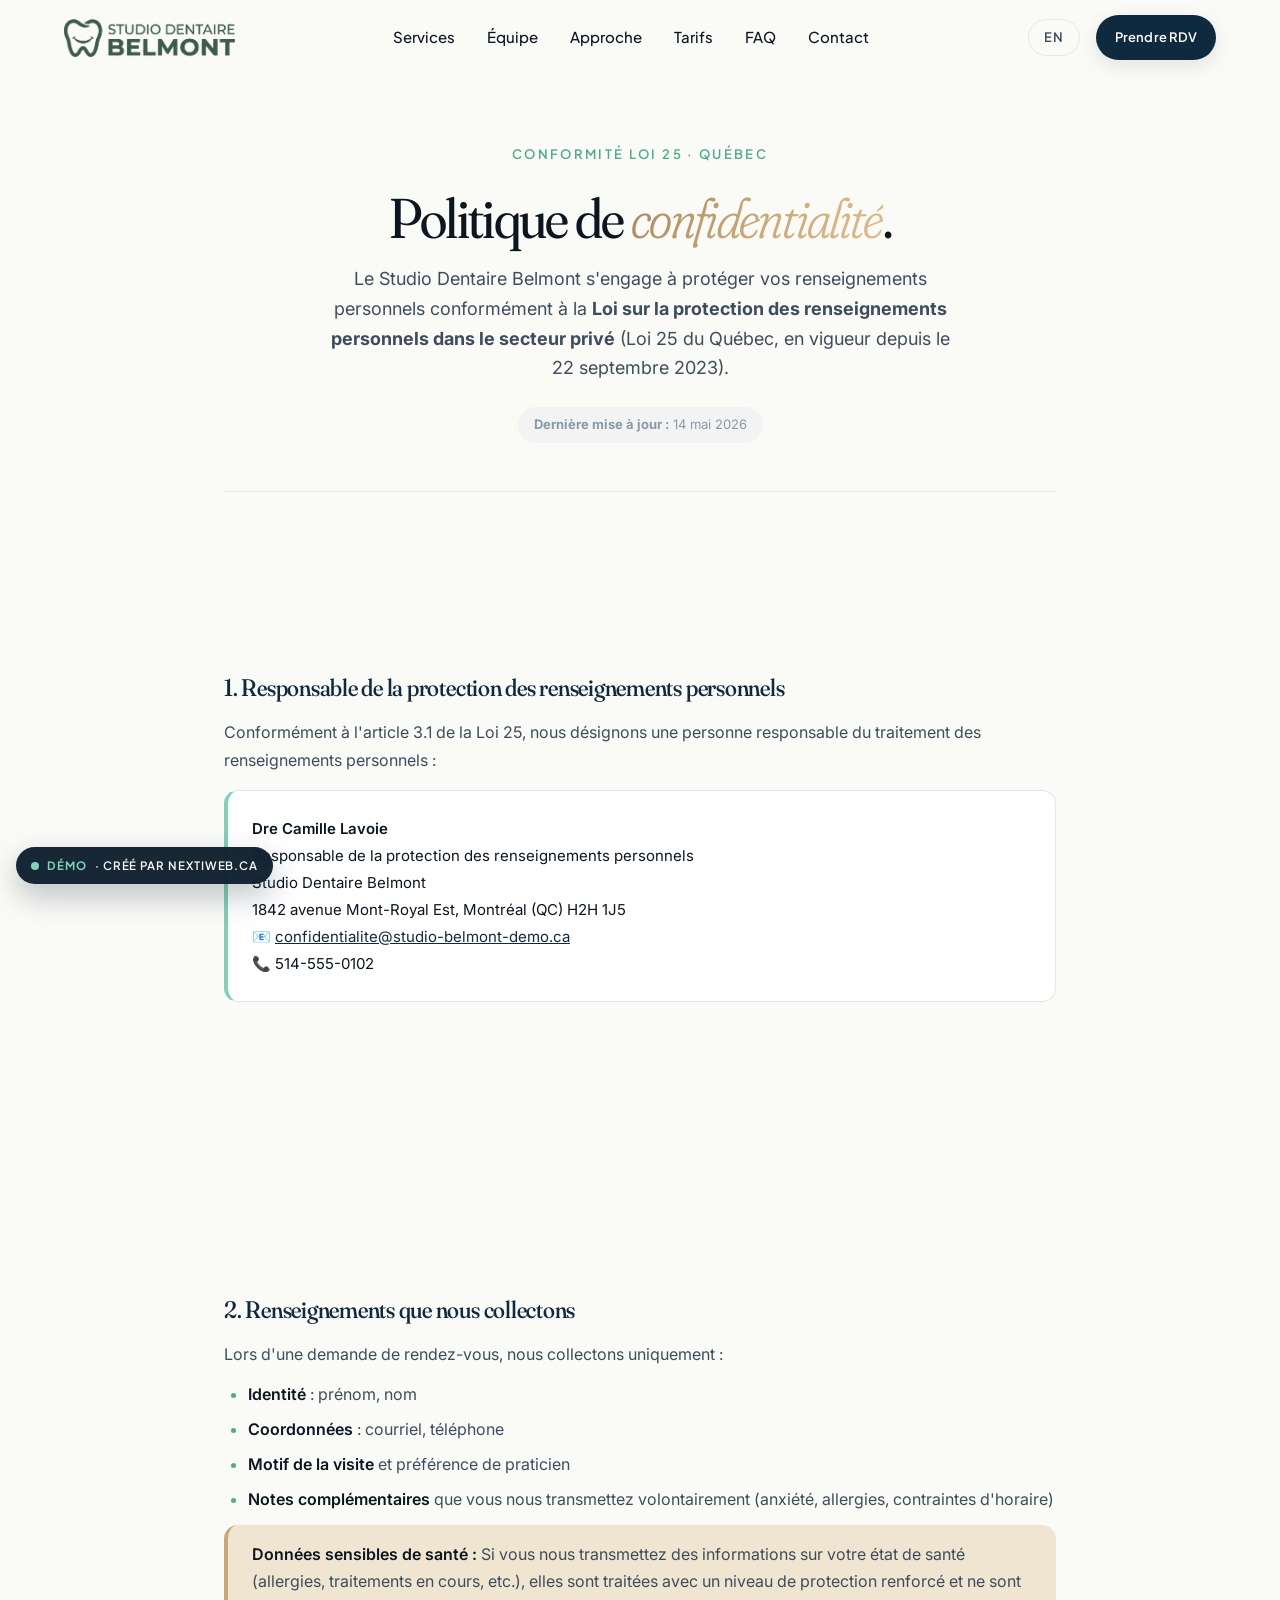
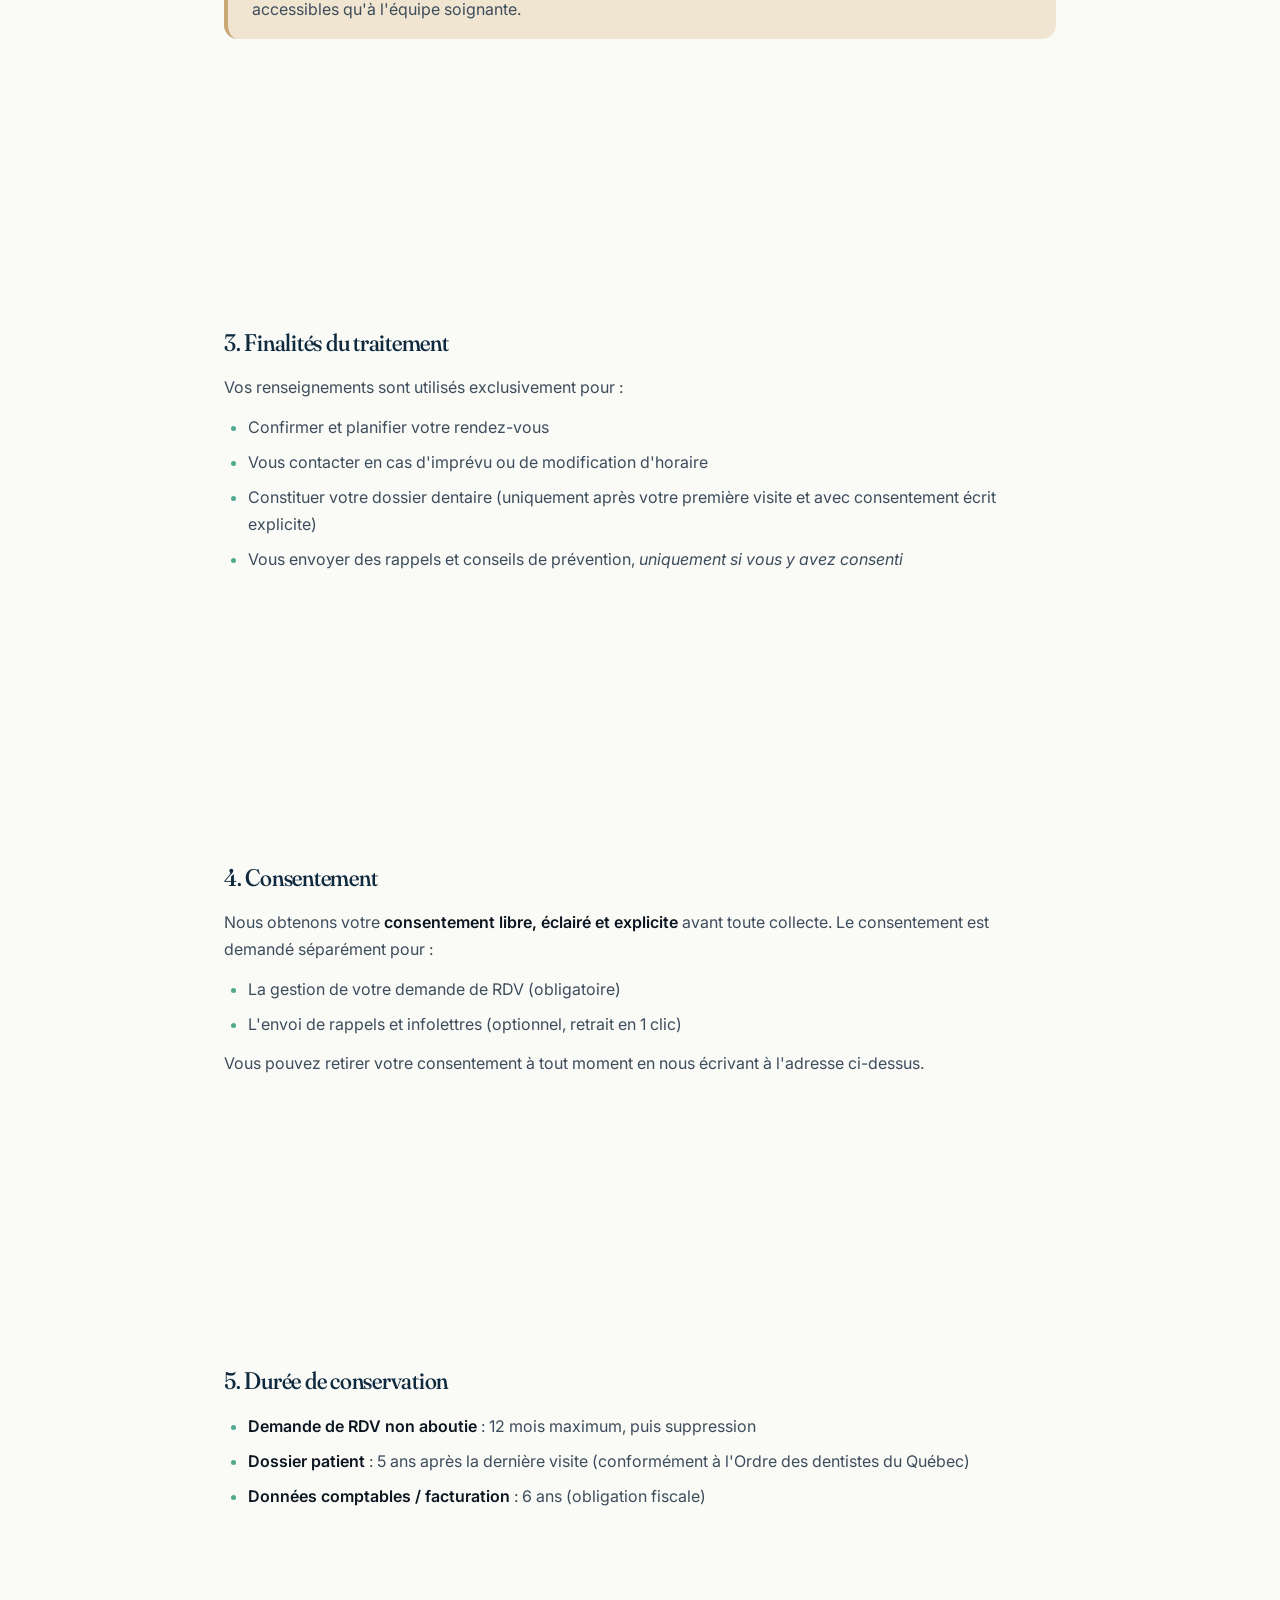
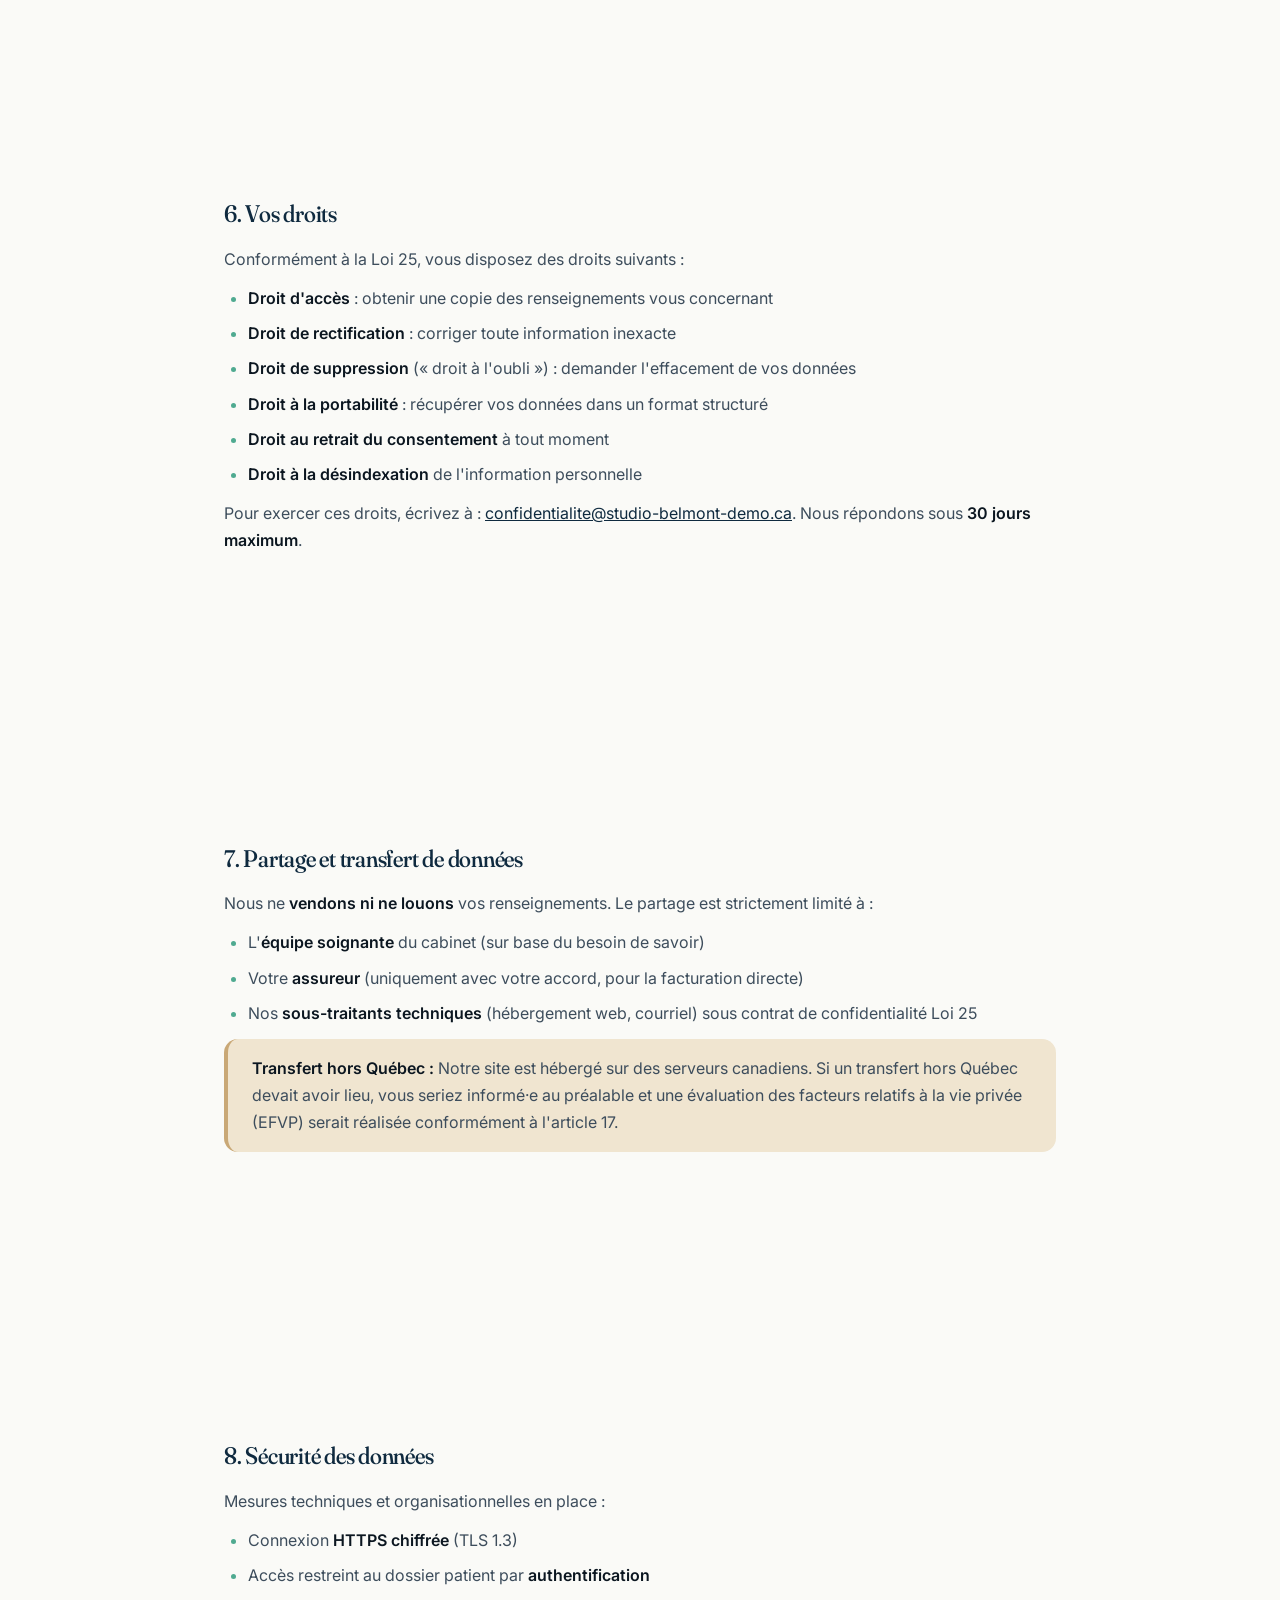
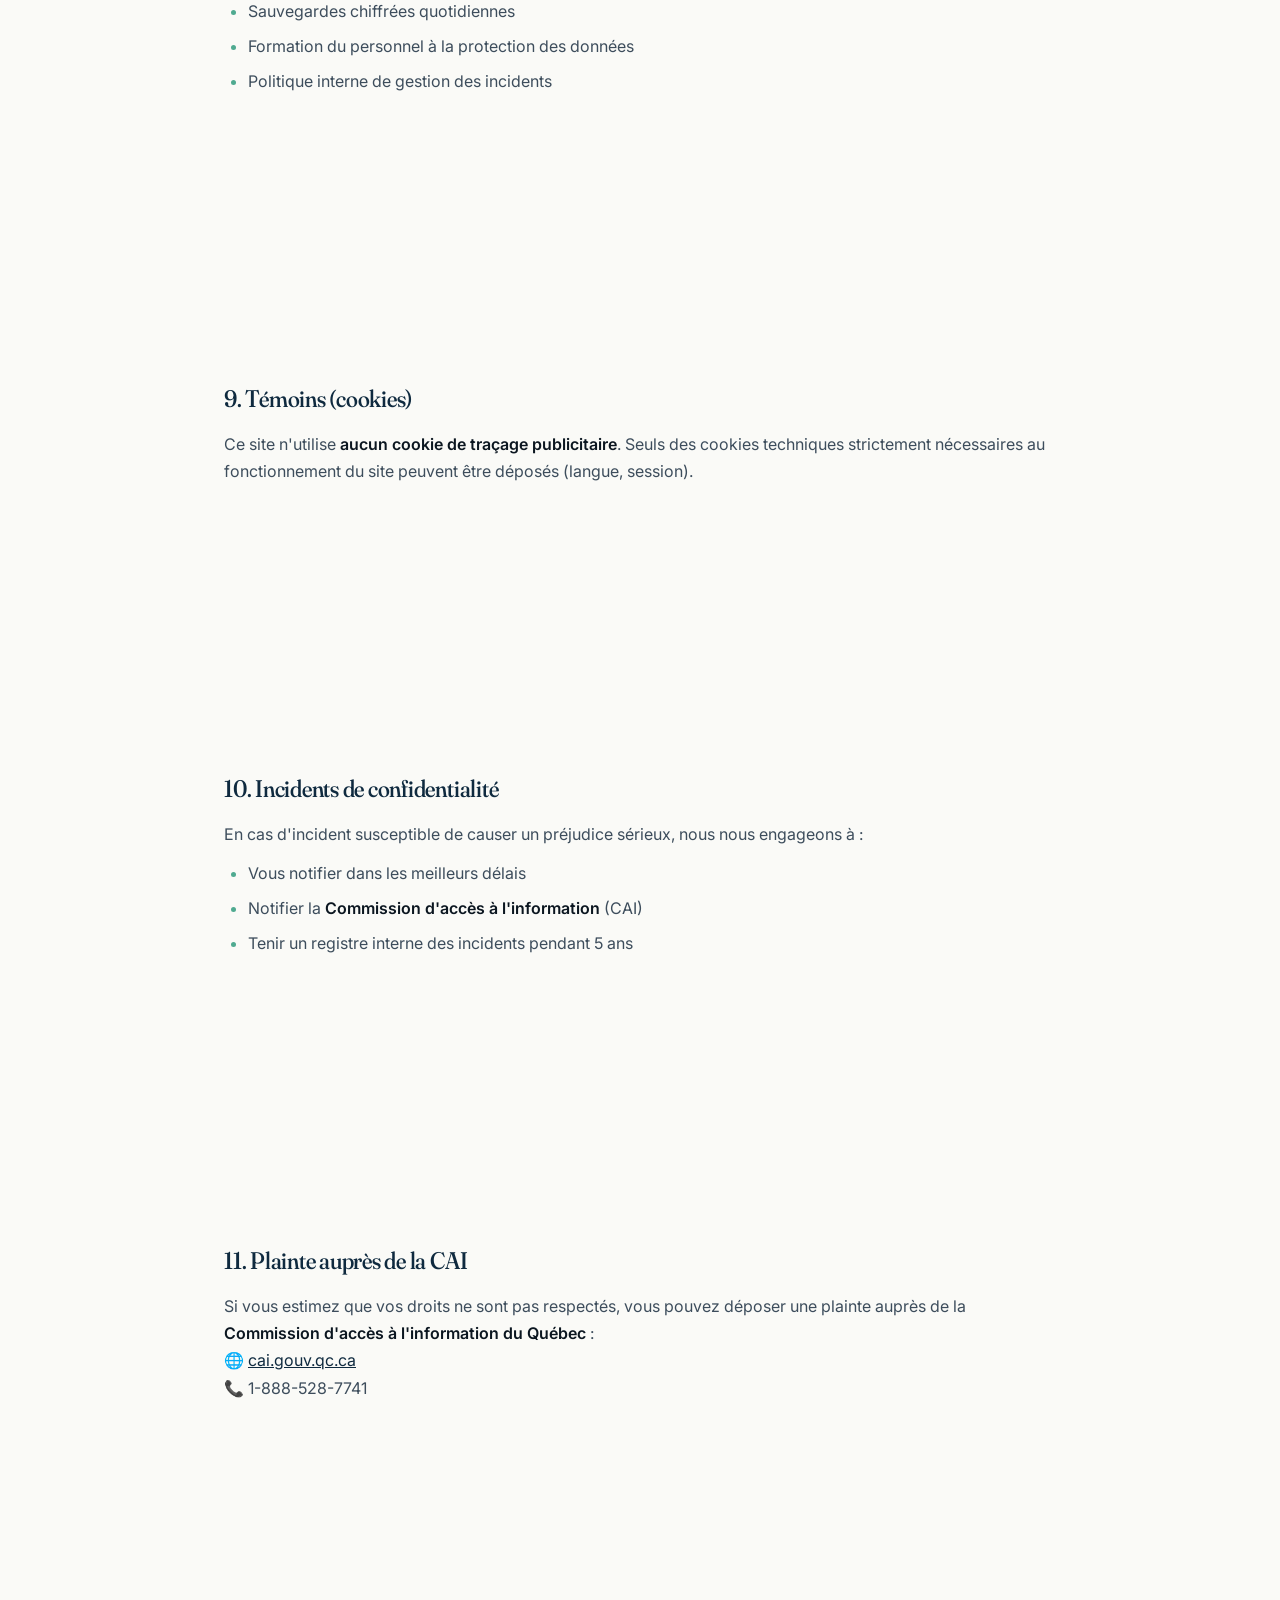
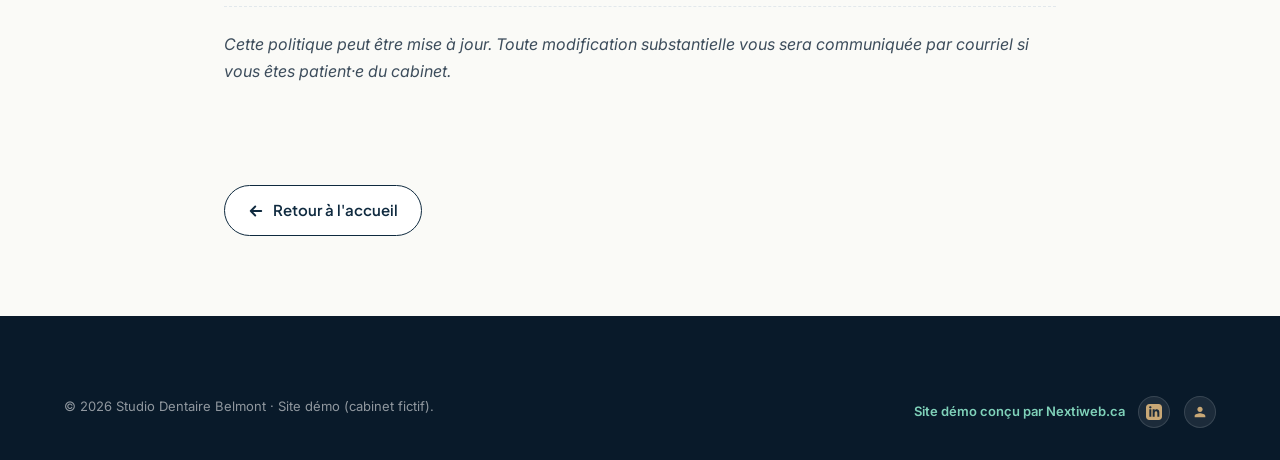
==== commit faa7819c: "Ajout liens LinkedIn (entreprise Nextiweb + Khadija Aït Lassri) dans 5 emplacements 5 emplacements a" ====
--- a/confidentialite.html
+++ b/confidentialite.html
@@ -7,9 +7,9 @@
 <title>Politique de confidentialité · Loi 25 — Studio Dentaire Belmont</title>
 <meta name="description" content="Politique de confidentialité conforme à la Loi 25 du Québec : collecte, conservation, droits, contact du responsable des renseignements personnels.">
 <meta name="robots" content="index, follow">
-<link rel="canonical" href="https://clinique-dentaire-demo.nextiweb.ca/confidentialite.html">
-<link rel="alternate" hreflang="fr-CA" href="https://clinique-dentaire-demo.nextiweb.ca/confidentialite.html">
-<link rel="alternate" hreflang="en-CA" href="https://clinique-dentaire-demo.nextiweb.ca/privacy.en.html">
+<link rel="canonical" href="https://soins-services.nextiwebstudio.ca/confidentialite.html">
+<link rel="alternate" hreflang="fr-CA" href="https://soins-services.nextiwebstudio.ca/confidentialite.html">
+<link rel="alternate" hreflang="en-CA" href="https://soins-services.nextiwebstudio.ca/privacy.en.html">
 
 <link rel="icon" href="favicon.ico" sizes="any">
 <link rel="icon" href="images/optimized/logo-icon.png" type="image/png">
@@ -223,6 +223,12 @@
       <div>© 2026 Studio Dentaire Belmont · Site démo (cabinet fictif).</div>
       <div>
         <a class="footer__nextiweb" href="https://nextiweb.ca" target="_blank" rel="noopener">Site démo conçu par Nextiweb.ca</a>
+        <a class="footer__social" href="https://www.linkedin.com/company/25819184/" target="_blank" rel="noopener" aria-label="Nextiweb sur LinkedIn">
+          <svg viewBox="0 0 24 24" fill="currentColor" aria-hidden="true"><path d="M19 0h-14c-2.761 0-5 2.239-5 5v14c0 2.761 2.239 5 5 5h14c2.762 0 5-2.239 5-5v-14c0-2.761-2.238-5-5-5zm-11 19h-3v-11h3v11zm-1.5-12.268c-.966 0-1.75-.79-1.75-1.764s.784-1.764 1.75-1.764 1.75.79 1.75 1.764-.783 1.764-1.75 1.764zm13.5 12.268h-3v-5.604c0-3.368-4-3.113-4 0v5.604h-3v-11h3v1.765c1.396-2.586 7-2.777 7 2.476v6.759z"/></svg>
+        </a>
+        <a class="footer__social" href="https://www.linkedin.com/in/khadija-ait-lassri/" target="_blank" rel="noopener" aria-label="Khadija Aït Lassri sur LinkedIn" title="Khadija Aït Lassri · Fondatrice">
+          <svg viewBox="0 0 24 24" fill="currentColor" aria-hidden="true"><path d="M12 12c2.21 0 4-1.79 4-4s-1.79-4-4-4-4 1.79-4 4 1.79 4 4 4zm0 2c-2.67 0-8 1.34-8 4v2h16v-2c0-2.66-5.33-4-8-4z"/></svg>
+        </a>
       </div>
     </div>
   </div>
--- a/css/styles.css
+++ b/css/styles.css
@@ -1499,6 +1499,93 @@
   }
 }
 
+/* ---------- Nextiweb social block ---------- */
+.nextiweb__social {
+  margin-top: var(--sp-8);
+  padding-top: var(--sp-6);
+  border-top: 1px solid rgba(255, 255, 255, 0.1);
+  display: flex;
+  flex-direction: column;
+  align-items: center;
+  gap: var(--sp-4);
+  text-align: center;
+}
+.nextiweb__social-label {
+  font-family: var(--f-sans);
+  font-size: var(--fs-xs);
+  font-weight: 600;
+  letter-spacing: 0.18em;
+  text-transform: uppercase;
+  color: var(--c-tertiary);
+}
+.nextiweb__social-links {
+  display: flex;
+  flex-wrap: wrap;
+  gap: var(--sp-3);
+  justify-content: center;
+}
+.social-link {
+  display: inline-flex;
+  align-items: center;
+  gap: 10px;
+  padding: 0.65rem 1.1rem;
+  background: rgba(255, 255, 255, 0.06);
+  border: 1px solid rgba(255, 255, 255, 0.12);
+  backdrop-filter: blur(10px);
+  -webkit-backdrop-filter: blur(10px);
+  border-radius: 999px;
+  color: white;
+  font-family: var(--f-sans);
+  font-size: var(--fs-sm);
+  font-weight: 600;
+  text-decoration: none;
+  transition: transform var(--t), background var(--t), border-color var(--t);
+}
+.social-link svg {
+  width: 18px; height: 18px;
+  flex-shrink: 0;
+  color: #0A66C2; /* LinkedIn blue */
+  background: white;
+  border-radius: 4px;
+  padding: 1px;
+  box-sizing: border-box;
+}
+.social-link em {
+  font-family: var(--f-display);
+  font-style: italic;
+  font-weight: 400;
+  color: var(--c-tertiary);
+  font-variation-settings: "opsz" 144, "SOFT" 100;
+  margin-left: 4px;
+}
+.social-link:hover {
+  transform: translateY(-2px);
+  background: rgba(255, 255, 255, 0.10);
+  border-color: var(--c-tertiary);
+  color: white;
+}
+
+/* ---------- Footer social icon ---------- */
+.footer__social {
+  display: inline-flex;
+  align-items: center;
+  justify-content: center;
+  width: 32px; height: 32px;
+  margin-left: 0.6rem;
+  border-radius: 50%;
+  background: rgba(255, 255, 255, 0.08);
+  border: 1px solid rgba(255, 255, 255, 0.12);
+  color: var(--c-tertiary);
+  vertical-align: middle;
+  transition: all var(--t-fast);
+}
+.footer__social svg { width: 16px; height: 16px; }
+.footer__social:hover {
+  background: var(--c-tertiary);
+  color: var(--c-primary-dark);
+  transform: translateY(-2px);
+}
+
 /* ---------- Footer ---------- */
 .footer {
   background: var(--c-primary-dark);
